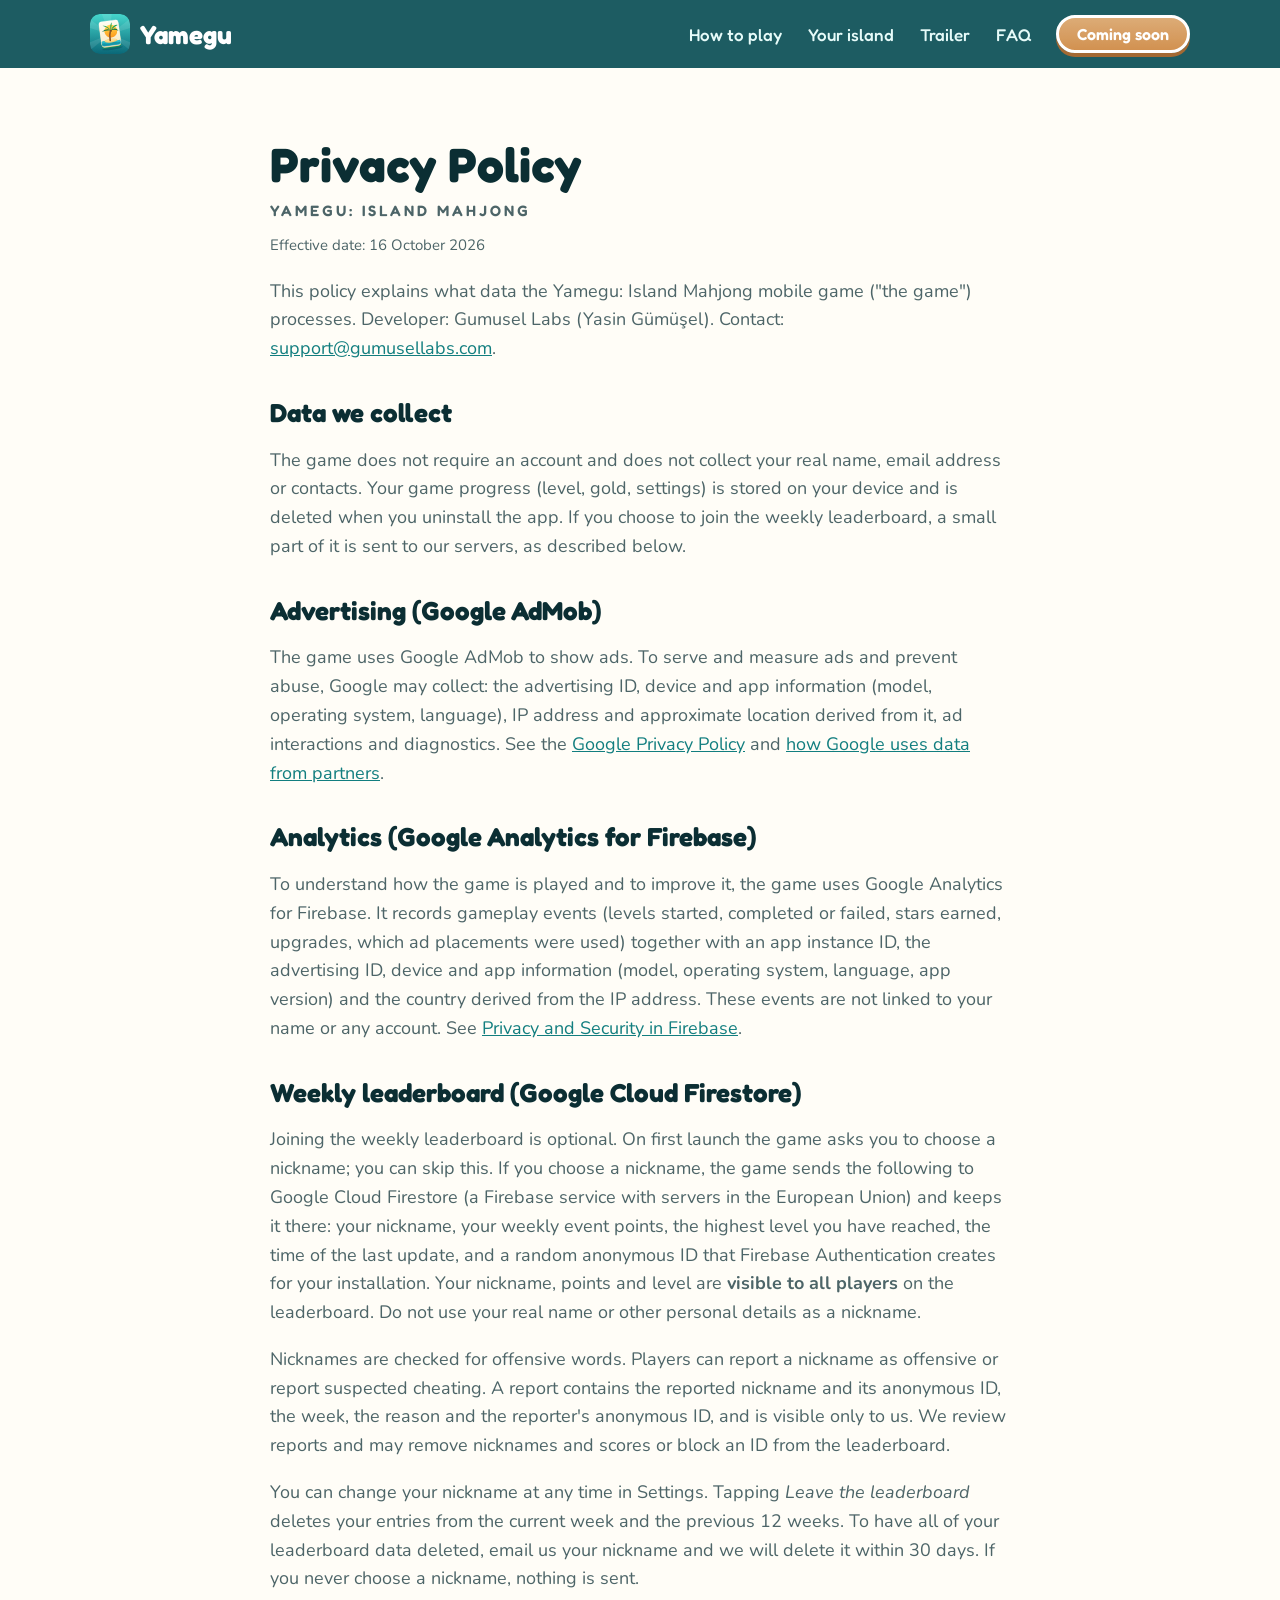
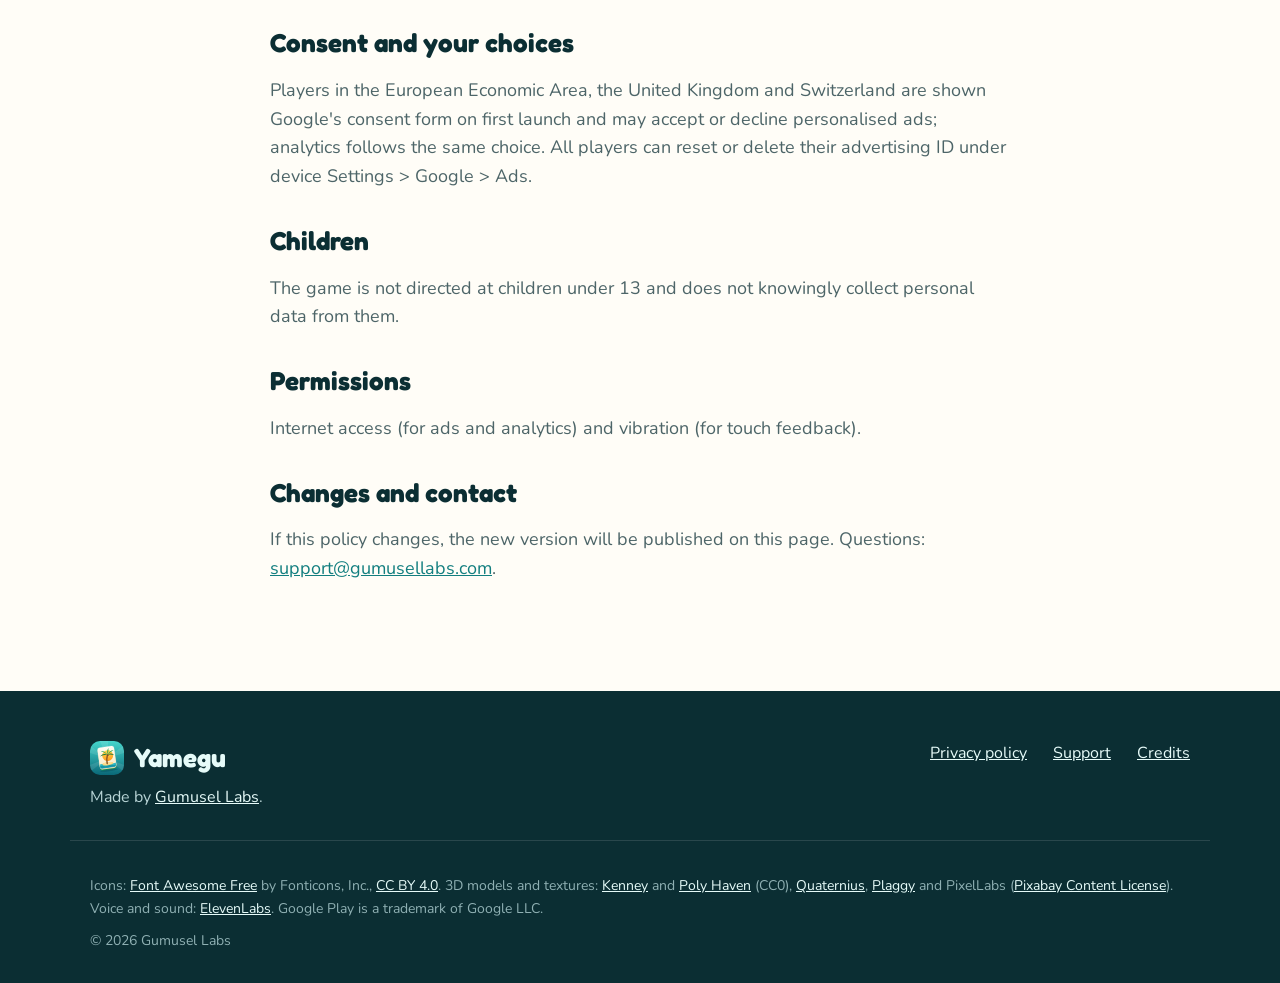
==== privacy/index.html @ 511501ee "Privacy policy and FAQ: weekly leaderboard Co-Authored-By: Claude Opus 5.5 <noreply@anthropic.com>" ====
<!doctype html>
<html lang="en">
<head>
<meta charset="utf-8">
<meta name="viewport" content="width=device-width, initial-scale=1">
<title>Privacy Policy – Yamegu: Island Mahjong</title>
<meta name="description" content="Privacy policy for the Yamegu: Island Mahjong mobile game by Gumusel Labs.">
<link rel="canonical" href="https://www.yamegu.com/privacy/">
<meta property="og:type" content="website">
<meta property="og:url" content="https://www.yamegu.com/privacy/">
<meta property="og:title" content="Yamegu: Island Mahjong">
<meta property="og:description" content="Match tiles, earn stars and build your own island. Free on Android.">
<meta property="og:image" content="https://www.yamegu.com/img/og.jpg">
<meta name="twitter:card" content="summary_large_image">
<meta name="theme-color" content="#0a4f55">
<link rel="icon" href="/img/icon.svg" type="image/svg+xml">
<link rel="icon" href="/img/icon_192.png" sizes="192x192" type="image/png">
<link rel="apple-touch-icon" href="/img/icon_180.png">
<link rel="manifest" href="/site.webmanifest">
<link rel="preconnect" href="https://fonts.googleapis.com">
<link rel="preconnect" href="https://fonts.gstatic.com" crossorigin>
<link rel="stylesheet" href="https://fonts.googleapis.com/css2?family=Fredoka:wght@500;600;700&family=Nunito:wght@400;600;800&display=swap">
<link rel="stylesheet" href="/style.css?v=1">
<script src="/script.js?v=1" defer></script>
</head>
<body>

<header class="nav">
  <div class="container nav-in">
    <a class="brand" href="/" aria-label="Yamegu home"><img src="/img/icon.svg" alt="" width="40" height="40"><span>Yamegu</span></a>
    <nav class="nav-links" aria-label="Sections">
      <a href="/#how">How to play</a>
      <a href="/#island">Your island</a>
      <a href="/#trailer">Trailer</a>
      <a href="/#faq">FAQ</a>
    </nav>
    <a class="btn btn-play btn-sm" data-play href="https://play.google.com/store/apps/details?id=com.yamegu.mahjong"><span data-play-label>Google Play</span></a>
  </div>
</header>

<main class="page">
  <div class="container narrow">
<h1>Privacy Policy</h1>
    <p class="kicker">Yamegu: Island Mahjong</p>
    <small>Effective date: 16 October 2026</small>
    <p>This policy explains what data the Yamegu: Island Mahjong mobile game ("the game") processes. Developer: Gumusel Labs (Yasin Gümüşel). Contact: <a href="mailto:support@gumusellabs.com">support@gumusellabs.com</a>.</p>
    <h2>Data we collect</h2>
    <p>The game does not require an account and does not collect your real name, email address or contacts. Your game progress (level, gold, settings) is stored on your device and is deleted when you uninstall the app. If you choose to join the weekly leaderboard, a small part of it is sent to our servers, as described below.</p>
    <h2>Advertising (Google AdMob)</h2>
    <p>The game uses Google AdMob to show ads. To serve and measure ads and prevent abuse, Google may collect: the advertising ID, device and app information (model, operating system, language), IP address and approximate location derived from it, ad interactions and diagnostics. See the <a href="https://policies.google.com/privacy">Google Privacy Policy</a> and <a href="https://policies.google.com/technologies/partner-sites">how Google uses data from partners</a>.</p>
    <h2>Analytics (Google Analytics for Firebase)</h2>
    <p>To understand how the game is played and to improve it, the game uses Google Analytics for Firebase. It records gameplay events (levels started, completed or failed, stars earned, upgrades, which ad placements were used) together with an app instance ID, the advertising ID, device and app information (model, operating system, language, app version) and the country derived from the IP address. These events are not linked to your name or any account. See <a href="https://firebase.google.com/support/privacy">Privacy and Security in Firebase</a>.</p>
    <h2>Weekly leaderboard (Google Cloud Firestore)</h2>
    <p>Joining the weekly leaderboard is optional. On first launch the game asks you to choose a nickname; you can skip this. If you choose a nickname, the game sends the following to Google Cloud Firestore (a Firebase service with servers in the European Union) and keeps it there: your nickname, your weekly event points, the highest level you have reached, the time of the last update, and a random anonymous ID that Firebase Authentication creates for your installation. Your nickname, points and level are <strong>visible to all players</strong> on the leaderboard. Do not use your real name or other personal details as a nickname.</p>
    <p>Nicknames are checked for offensive words. Players can report a nickname as offensive or report suspected cheating. A report contains the reported nickname and its anonymous ID, the week, the reason and the reporter's anonymous ID, and is visible only to us. We review reports and may remove nicknames and scores or block an ID from the leaderboard.</p>
    <p>You can change your nickname at any time in Settings. Tapping <em>Leave the leaderboard</em> deletes your entries from the current week and the previous 12 weeks. To have all of your leaderboard data deleted, email us your nickname and we will delete it within 30 days. If you never choose a nickname, nothing is sent.</p>
    <h2>Consent and your choices</h2>
    <p>Players in the European Economic Area, the United Kingdom and Switzerland are shown Google's consent form on first launch and may accept or decline personalised ads; analytics follows the same choice. All players can reset or delete their advertising ID under device Settings &gt; Google &gt; Ads.</p>
    <h2>Children</h2>
    <p>The game is not directed at children under 13 and does not knowingly collect personal data from them.</p>
    <h2>Permissions</h2>
    <p>Internet access (for ads and analytics) and vibration (for touch feedback).</p>
    <h2>Changes and contact</h2>
    <p>If this policy changes, the new version will be published on this page. Questions: <a href="mailto:support@gumusellabs.com">support@gumusellabs.com</a>.</p>
  </div>
</main>

<footer class="foot">
  <div class="container foot-in">
    <div>
      <a class="brand" href="/"><img src="/img/icon.svg" alt="" width="34" height="34"><span>Yamegu</span></a>
      <p>Made by <a href="https://www.gumusellabs.com">Gumusel Labs</a>.</p>
    </div>
    <nav aria-label="Footer">
      <a href="/privacy/">Privacy policy</a>
      <a href="mailto:support@gumusellabs.com">Support</a>
      <a href="/#credits">Credits</a>
    </nav>
  </div>
  <div class="container credits" id="credits">
    <p>Icons: <a href="https://fontawesome.com">Font Awesome Free</a> by Fonticons, Inc., <a href="https://creativecommons.org/licenses/by/4.0/">CC BY 4.0</a>. 3D models and textures: <a href="https://kenney.nl">Kenney</a> and <a href="https://polyhaven.com">Poly Haven</a> (CC0), <a href="https://quaternius.com">Quaternius</a>, <a href="https://plaggy.net">Plaggy</a> and PixelLabs (<a href="https://pixabay.com/service/license-summary/">Pixabay Content License</a>). Voice and sound: <a href="https://elevenlabs.io">ElevenLabs</a>. Google Play is a trademark of Google LLC.</p>
    <p>&copy; 2026 Gumusel Labs</p>
  </div>
</footer>

</body>
</html>
---- style.css ----
/* Yamegu: Island Mahjong sitesi. Renkler oyunun logosundan: turkuaz deniz, koyu teal, altın, turuncu, kum. */
:root {
  --sea: #2fb7b0;
  --sea-mid: #127e7f;
  --deep: #0a4f55;
  --ink: #0b2e33;
  --gold: #ffd24a;
  --orange: #ff8a14;
  --orange-dark: #cc6200;
  --sand: #fff6e0;
  --paper: #fffdf7;
  --text: #21393c;
  --muted: #4d6568;
  --radius: 22px;
  --head: 'Fredoka', 'Segoe UI', system-ui, sans-serif;
  --body: 'Nunito', 'Segoe UI', system-ui, sans-serif;
}
* { box-sizing: border-box; }
html { scroll-behavior: smooth; scroll-padding-top: 80px; }
body { margin: 0; background: var(--paper); color: var(--text); font: 400 18px/1.6 var(--body); -webkit-font-smoothing: antialiased; overflow-x: hidden; }
img, video { max-width: 100%; height: auto; display: block; }
a { color: var(--sea-mid); }
h1, h2, h3 { font-family: var(--head); line-height: 1.1; margin: 0; color: var(--ink); }
h2 { font-size: clamp(32px, 5vw, 48px); font-weight: 700; margin-bottom: 40px; }
h3 { font-size: 26px; font-weight: 600; }
.container { width: 100%; max-width: 1140px; margin: 0 auto; padding: 0 20px; }
.narrow { max-width: 780px; }
.kicker { font: 600 15px var(--head); letter-spacing: 3px; text-transform: uppercase; color: var(--sea-mid); margin: 0 0 10px; }

/* Düğmeler */
.btn { display: inline-flex; align-items: center; gap: 12px; padding: 14px 28px; border-radius: 999px; font: 600 20px var(--head); text-decoration: none; transition: transform .15s, box-shadow .15s, filter .15s; }
.btn:hover { transform: translateY(-2px); }
.btn:focus-visible, .sound:focus-visible, .yt button:focus-visible, summary:focus-visible { outline: 3px solid var(--gold); outline-offset: 3px; }
.btn-play { background: linear-gradient(180deg, #ffa646, var(--orange)); color: #fff; border: 4px solid #fff; box-shadow: 0 6px 0 var(--orange-dark), 0 14px 30px rgba(0,0,0,.25); }
.btn-play span { display: flex; flex-direction: column; line-height: 1.05; text-align: left; }
.btn-play small { font: 600 13px var(--body); letter-spacing: .5px; opacity: .95; }
.btn-play b { font-weight: 700; font-size: 22px; }
.btn-play.btn-sm { padding: 8px 18px; font-size: 16px; border-width: 3px; box-shadow: 0 4px 0 var(--orange-dark); }
.btn-play[aria-disabled="true"] { filter: saturate(.55); cursor: default; }
.btn-play[aria-disabled="true"]:hover { transform: none; }
.btn-ghost { color: #fff; border: 3px solid rgba(255,255,255,.75); }
.btn-ghost:hover { background: rgba(255,255,255,.12); }

/* Üst çubuk */
.nav { position: sticky; top: 0; z-index: 20; background: rgba(10,79,85,.92); backdrop-filter: blur(10px); -webkit-backdrop-filter: blur(10px); }
.nav-in { display: flex; align-items: center; gap: 24px; height: 68px; }
.brand { display: flex; align-items: center; gap: 10px; text-decoration: none; color: #fff; font: 700 26px var(--head); }
.brand img { border-radius: 10px; }
.nav-links { display: flex; gap: 26px; margin-left: auto; }
.nav-links a { color: #e6fbf9; text-decoration: none; font: 500 17px var(--head); }
.nav-links a:hover { color: var(--gold); }

/* Giriş */
.hero { position: relative; overflow: hidden; background: radial-gradient(circle at 70% 40%, var(--sea) 0%, var(--sea-mid) 45%, var(--deep) 100%); color: #fff; padding: 60px 0 140px; }
.rays { position: absolute; inset: -50%; opacity: .1; background: repeating-conic-gradient(from 0deg at 50% 50%, #fff 0deg 7deg, transparent 7deg 22.5deg); animation: spin 120s linear infinite; pointer-events: none; }
@keyframes spin { to { transform: rotate(360deg); } }
.hero-in { position: relative; display: grid; grid-template-columns: 1.1fr .9fr; gap: 40px; align-items: center; }
.hero-logo { width: min(440px, 100%); height: auto; filter: drop-shadow(0 12px 24px rgba(0,0,0,.3)); margin-bottom: 18px; }
.hero h1 { color: #fff; font-size: clamp(42px, 6.4vw, 72px); font-weight: 700; text-shadow: 0 4px 0 rgba(0,0,0,.18); }
.hero h1 span { color: var(--gold); }
.lead { font-size: 20px; max-width: 540px; color: #ecfffd; margin: 20px 0 30px; }
.hero-cta { display: flex; flex-wrap: wrap; gap: 16px; align-items: center; }
.chips { display: flex; flex-wrap: wrap; gap: 10px; list-style: none; padding: 0; margin: 30px 0 0; }
.chips li { padding: 6px 16px; border-radius: 999px; background: rgba(255,255,255,.14); border: 1px solid rgba(255,255,255,.3); font: 600 15px var(--body); }
.hero-phone { position: relative; display: flex; justify-content: center; }
.float { position: absolute; width: 190px; border-radius: 20px; border: 5px solid #fff; box-shadow: 0 20px 40px rgba(0,0,0,.35); }
.f1 { left: 0; top: 10px; transform: rotate(-8deg); }
.wave { position: absolute; left: 0; right: 0; bottom: -1px; height: 90px; background: var(--paper); clip-path: ellipse(75% 100% at 50% 100%); }

/* Telefon çerçevesi */
.phone { position: relative; width: 300px; aspect-ratio: 9 / 16; border-radius: 42px; overflow: hidden; border: 11px solid #111; background: #14352b; box-shadow: 0 30px 60px rgba(0,0,0,.35), 0 0 0 2px rgba(255,255,255,.15); flex: none; }
.phone video { width: 100%; height: 100% !important; object-fit: cover; }
.phone.small { width: 260px; }
.sound { position: absolute; right: 12px; bottom: 12px; width: 44px; height: 44px; border-radius: 50%; border: 0; background: rgba(0,0,0,.55); color: #fff; cursor: pointer; display: grid; place-items: center; }
.sound::before { content: ''; width: 22px; height: 22px; background: currentColor; -webkit-mask: var(--icon) center / contain no-repeat; mask: var(--icon) center / contain no-repeat;
  --icon: url("data:image/svg+xml,%3Csvg xmlns='http://www.w3.org/2000/svg' viewBox='0 0 24 24'%3E%3Cpath d='M4 9v6h4l5 4V5L8 9H4zm12.5 3l2.8-2.8-1.4-1.4L15 10.6l-2.8-2.8-1.4 1.4L13.6 12l-2.8 2.8 1.4 1.4 2.8-2.8 2.8 2.8 1.4-1.4z' transform='translate(1 0)'/%3E%3C/svg%3E"); }
.sound[aria-pressed="true"]::before { --icon: url("data:image/svg+xml,%3Csvg xmlns='http://www.w3.org/2000/svg' viewBox='0 0 24 24'%3E%3Cpath d='M3 9v6h4l5 4V5L7 9H3zm13.5 3A4.5 4.5 0 0 0 14 8v8a4.5 4.5 0 0 0 2.5-4zM14 3.2v2.1a7 7 0 0 1 0 13.4v2.1a9 9 0 0 0 0-17.6z'/%3E%3C/svg%3E"); }

/* Bölümler */
.section { padding: 90px 0; }
.section.sand { background: var(--sand); }
.section.dark { background: linear-gradient(180deg, var(--deep), var(--ink)); }
.section.dark h2 { color: #fff; }
.section.dark .kicker { color: var(--gold); }

/* Adımlar */
.steps { list-style: none; padding: 0; margin: 0; display: grid; grid-template-columns: repeat(3, 1fr); gap: 30px; }
.steps li { position: relative; background: #fff; border-radius: var(--radius); padding: 22px 22px 26px; box-shadow: 0 10px 30px rgba(11,46,51,.08); }
.steps .shot { border-radius: 16px; overflow: hidden; aspect-ratio: 4 / 5; background: #14352b; margin-bottom: 18px; }
.steps .shot img, .steps .shot video { width: 100%; height: 100% !important; object-fit: cover; object-position: 50% 40%; }
.steps .num { position: absolute; top: 10px; left: 10px; width: 52px; height: 52px; border-radius: 50%; background: var(--gold); color: #4a2c00; font: 700 28px var(--head); display: grid; place-items: center; box-shadow: 0 5px 0 #b9770e; }
.steps p { margin: 8px 0 0; color: var(--muted); }

/* Video satırları */
.row { display: flex; align-items: center; gap: 60px; margin-bottom: 80px; }
.row:last-child { margin-bottom: 0; }
.row.rev { flex-direction: row-reverse; }
.row-text { flex: 1; }
.row-text p { color: var(--muted); font-size: 19px; }
.houses { display: grid; grid-template-columns: repeat(4, 1fr); gap: 12px; margin-top: 24px; }
.houses figure { margin: 0; border-radius: 14px; overflow: hidden; background: #0b84b4; position: relative; }
.houses img { aspect-ratio: 560 / 635; object-fit: cover; }
.houses figcaption { position: absolute; left: 0; right: 0; bottom: 0; padding: 18px 6px 6px; text-align: center; color: #fff; font: 600 14px var(--head); background: linear-gradient(transparent, rgba(0,0,0,.75)); }

/* Özellikler */
.features { list-style: none; padding: 0; margin: 0; display: grid; grid-template-columns: repeat(4, 1fr); gap: 20px; }
.features li { background: var(--sand); border-radius: var(--radius); padding: 24px; display: flex; flex-direction: column; gap: 6px; }
.features .ico { font-size: 34px; line-height: 1; margin-bottom: 6px; }
.features b { font: 600 20px var(--head); color: var(--ink); }
.features li > span:last-child { color: var(--muted); font-size: 16px; }

/* Fragman (tıklanınca YouTube yüklenir) */
.yt { max-width: 900px; }
.yt button, .yt iframe { display: block; width: 100%; aspect-ratio: 16 / 9; border: 0; border-radius: var(--radius); overflow: hidden; padding: 0; cursor: pointer; position: relative; background: #000; box-shadow: 0 24px 60px rgba(0,0,0,.4); }
.yt button img { width: 100%; height: 100% !important; object-fit: cover; transition: transform .3s; }
.yt button:hover img { transform: scale(1.03); }
.yt-play { position: absolute; inset: 0; margin: auto; width: 92px; height: 92px; border-radius: 50%; background: var(--orange); color: #fff; display: grid; place-items: center; border: 5px solid #fff; box-shadow: 0 10px 30px rgba(0,0,0,.4); }
.yt-note { color: #a9cfd1; font-size: 14px; margin: 14px 0 0; }

/* Ekran görüntüleri */
.gallery { display: flex; gap: 20px; overflow-x: auto; scroll-snap-type: x mandatory; padding: 4px max(20px, calc((100vw - 1100px) / 2)) 20px; scrollbar-width: thin; }
.gallery img { flex: none; width: 250px; aspect-ratio: 1 / 2; object-fit: cover; border-radius: 26px; scroll-snap-align: center; box-shadow: 0 14px 30px rgba(11,46,51,.18); }

/* SSS */
details { background: #fff; border-radius: 16px; margin-bottom: 12px; box-shadow: 0 4px 16px rgba(11,46,51,.06); }
summary { cursor: pointer; padding: 20px 56px 20px 24px; font: 600 20px var(--head); color: var(--ink); list-style: none; position: relative; border-radius: 16px; }
summary::-webkit-details-marker { display: none; }
summary::after { content: '+'; position: absolute; right: 24px; top: 50%; transform: translateY(-50%); font-size: 28px; color: var(--sea-mid); transition: transform .2s; }
details[open] summary::after { transform: translateY(-50%) rotate(45deg); }
details p { margin: 0; padding: 0 24px 22px; color: var(--muted); }

/* Son çağrı */
.cta { position: relative; overflow: hidden; background: radial-gradient(circle at 50% 30%, var(--sea), var(--deep)); color: #fff; padding: 90px 0; text-align: center; }
.cta-in { position: relative; display: flex; flex-direction: column; align-items: center; }
.cta img { border-radius: 28px; box-shadow: 0 16px 36px rgba(0,0,0,.35); margin-bottom: 24px; }
.cta h2 { color: #fff; margin-bottom: 12px; }
.cta p { color: #e6fbf9; margin: 0 0 28px; font-size: 19px; }

/* Alt bilgi */
.foot { background: var(--ink); color: #b8d4d6; padding: 50px 0 30px; font-size: 16px; }
.foot a { color: #e6fbf9; }
.foot-in { display: flex; justify-content: space-between; align-items: flex-start; gap: 30px; flex-wrap: wrap; }
.foot nav { display: flex; gap: 26px; flex-wrap: wrap; }
.foot p { margin: 10px 0 0; }
.credits { margin-top: 30px; padding-top: 24px; border-top: 1px solid rgba(255,255,255,.12); font-size: 14px; color: #8fb0b3; }

/* Metin sayfaları (gizlilik, 404) */
.page { padding: 70px 0 90px; }
.page h1 { font-size: clamp(34px, 5vw, 48px); margin-bottom: 10px; }
.page h2 { font-size: 26px; margin: 36px 0 10px; }
.page p, .page li { color: var(--muted); }
.page small { color: var(--muted); }

@media (max-width: 960px) {
  .hero { padding: 40px 0 120px; }
  .hero-in { grid-template-columns: 1fr; text-align: center; }
  .float { display: none; }
  .hero-text { display: flex; flex-direction: column; align-items: center; }
  .lead { margin-left: auto; margin-right: auto; }
  .hero-cta, .chips { justify-content: center; }
  .features { grid-template-columns: repeat(2, 1fr); }
  .row, .row.rev { flex-direction: column; gap: 30px; text-align: center; }
}
@media (max-width: 720px) {
  body { font-size: 17px; }
  .nav-links { display: none; }
  .btn-play.btn-sm { margin-left: auto; }
  .section { padding: 64px 0; }
  .steps { grid-template-columns: 1fr; max-width: 420px; margin: 0 auto; }
  .features { grid-template-columns: 1fr; }
  .houses { grid-template-columns: repeat(2, 1fr); }
  .phone { width: 260px; }
  .float { display: none; }
  .gallery img { width: 200px; }
  .foot-in { flex-direction: column; }
}
@media (prefers-reduced-motion: reduce) {
  html { scroll-behavior: auto; }
  .rays { animation: none; }
  .btn, .yt button img { transition: none; }
}
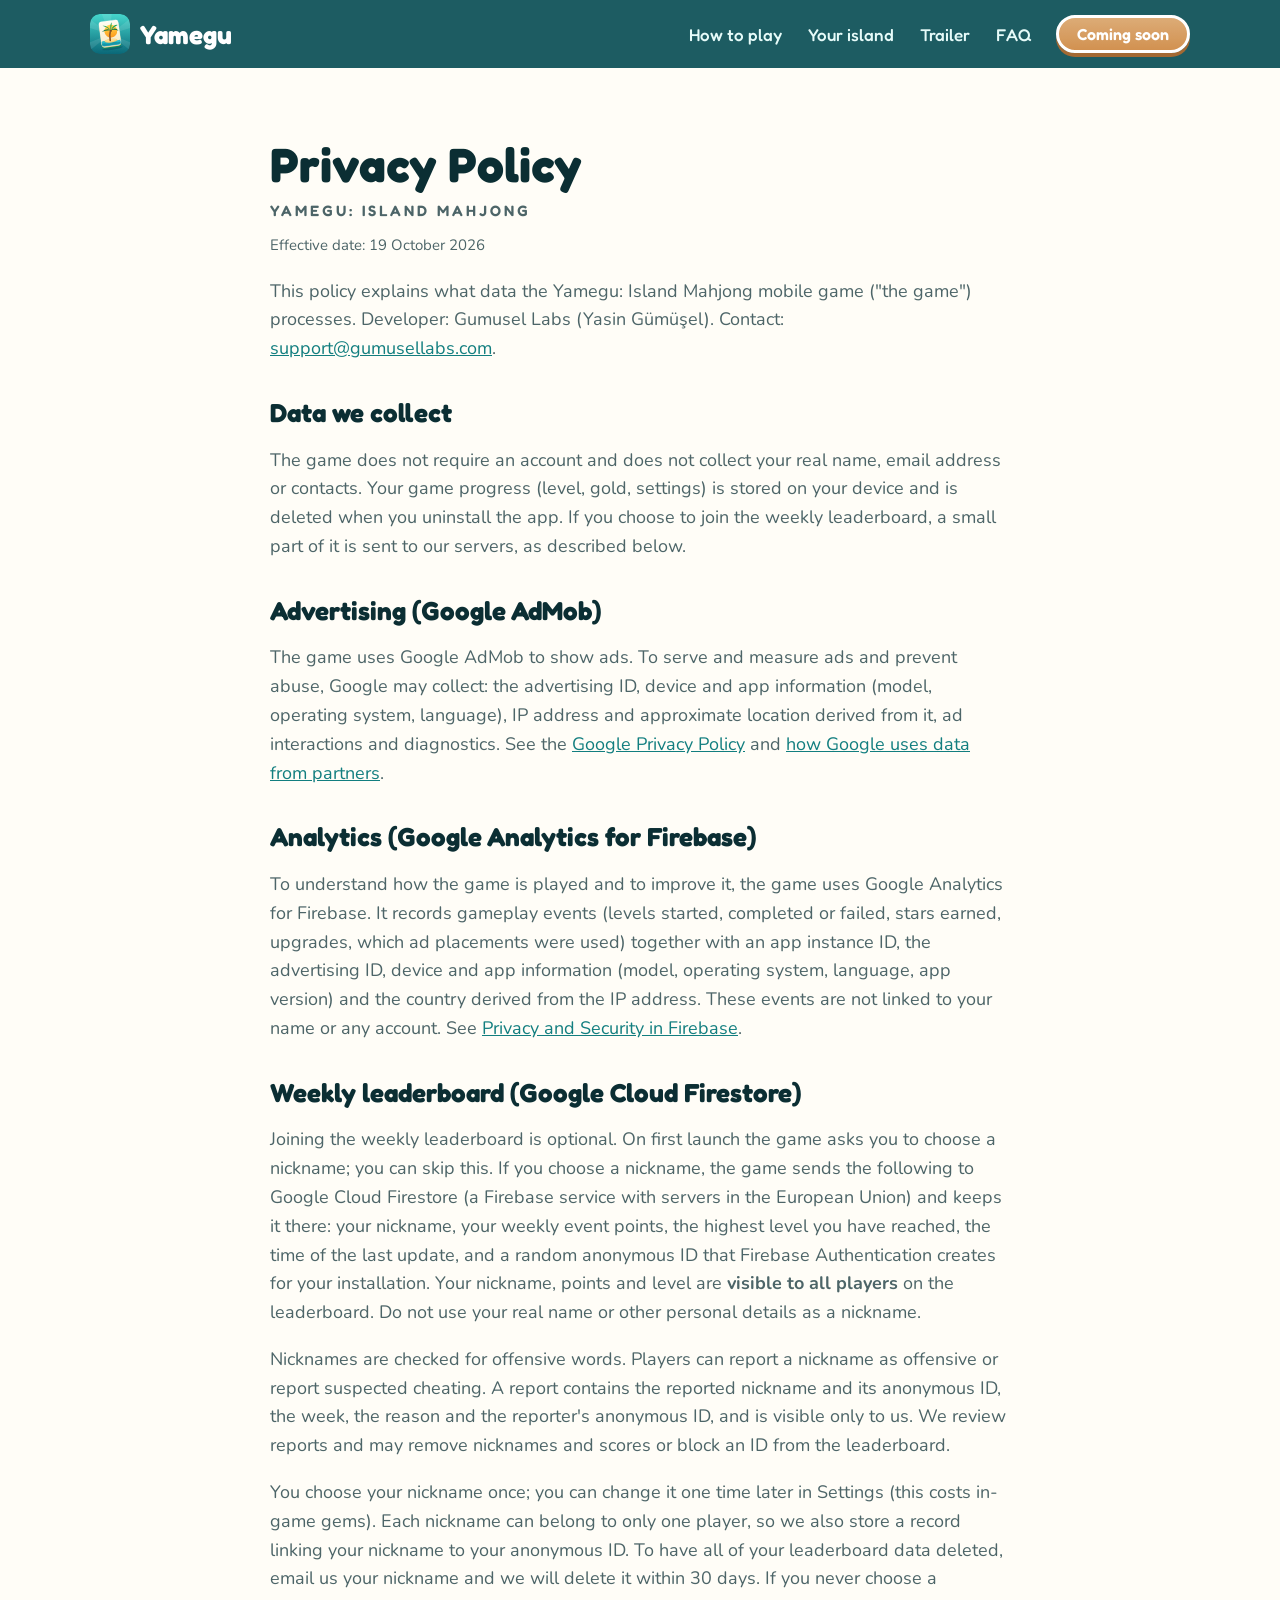
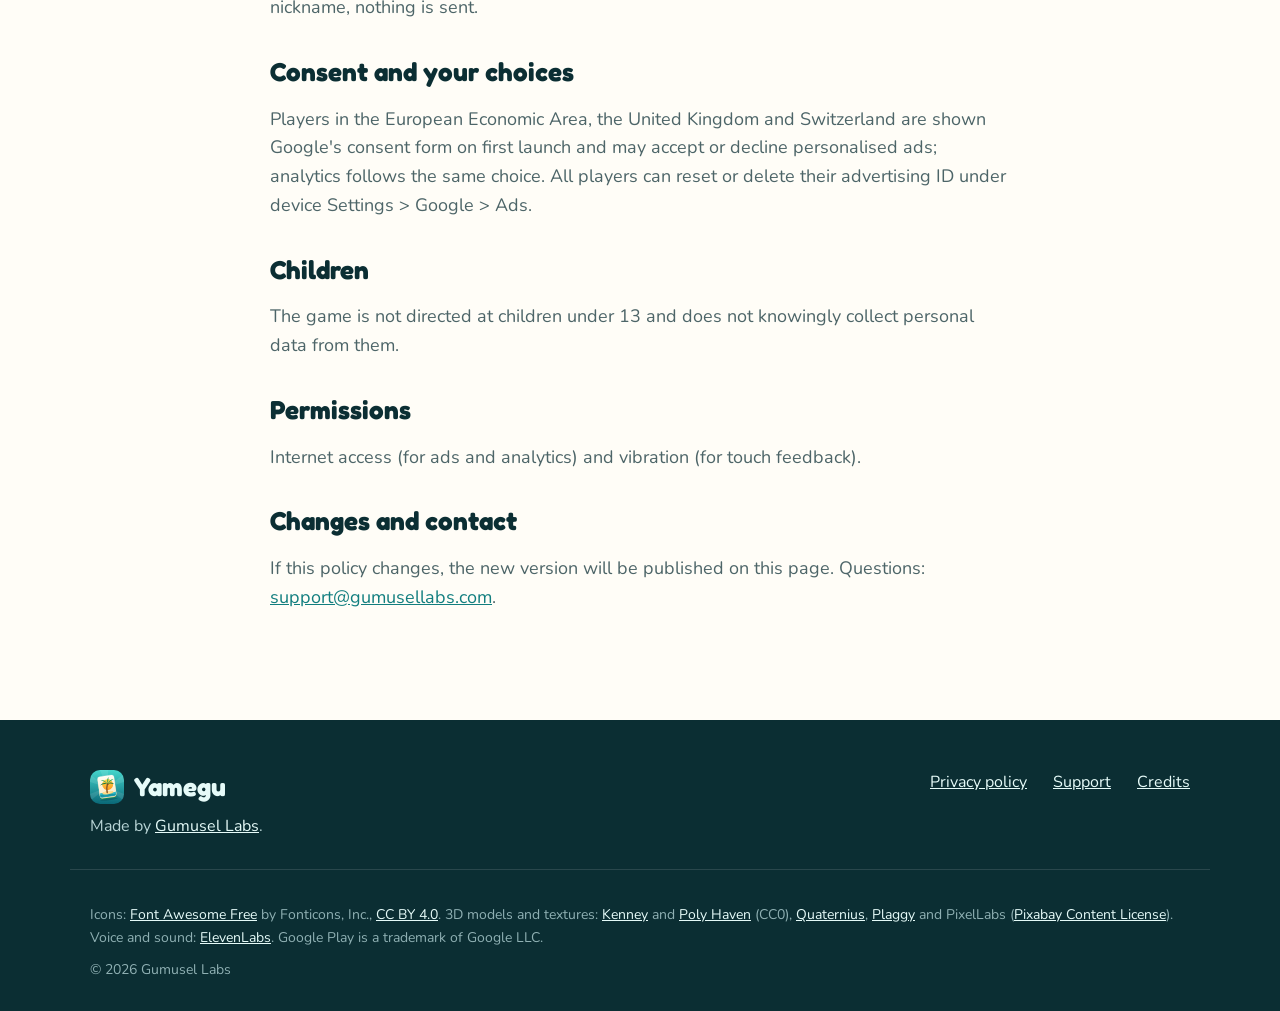
==== commit 55db2cce: "Privacy: one nickname rule and nickname record; in-game leave removed Co-Authored-By: Claude Opus 5." ====
--- a/privacy/index.html
+++ b/privacy/index.html
@@ -42,7 +42,7 @@
   <div class="container narrow">
 <h1>Privacy Policy</h1>
     <p class="kicker">Yamegu: Island Mahjong</p>
-    <small>Effective date: 16 October 2026</small>
+    <small>Effective date: 19 October 2026</small>
     <p>This policy explains what data the Yamegu: Island Mahjong mobile game ("the game") processes. Developer: Gumusel Labs (Yasin Gümüşel). Contact: <a href="mailto:support@gumusellabs.com">support@gumusellabs.com</a>.</p>
     <h2>Data we collect</h2>
     <p>The game does not require an account and does not collect your real name, email address or contacts. Your game progress (level, gold, settings) is stored on your device and is deleted when you uninstall the app. If you choose to join the weekly leaderboard, a small part of it is sent to our servers, as described below.</p>
@@ -53,7 +53,7 @@
     <h2>Weekly leaderboard (Google Cloud Firestore)</h2>
     <p>Joining the weekly leaderboard is optional. On first launch the game asks you to choose a nickname; you can skip this. If you choose a nickname, the game sends the following to Google Cloud Firestore (a Firebase service with servers in the European Union) and keeps it there: your nickname, your weekly event points, the highest level you have reached, the time of the last update, and a random anonymous ID that Firebase Authentication creates for your installation. Your nickname, points and level are <strong>visible to all players</strong> on the leaderboard. Do not use your real name or other personal details as a nickname.</p>
     <p>Nicknames are checked for offensive words. Players can report a nickname as offensive or report suspected cheating. A report contains the reported nickname and its anonymous ID, the week, the reason and the reporter's anonymous ID, and is visible only to us. We review reports and may remove nicknames and scores or block an ID from the leaderboard.</p>
-    <p>You can change your nickname at any time in Settings. Tapping <em>Leave the leaderboard</em> deletes your entries from the current week and the previous 12 weeks. To have all of your leaderboard data deleted, email us your nickname and we will delete it within 30 days. If you never choose a nickname, nothing is sent.</p>
+    <p>You choose your nickname once; you can change it one time later in Settings (this costs in-game gems). Each nickname can belong to only one player, so we also store a record linking your nickname to your anonymous ID. To have all of your leaderboard data deleted, email us your nickname and we will delete it within 30 days. If you never choose a nickname, nothing is sent.</p>
     <h2>Consent and your choices</h2>
     <p>Players in the European Economic Area, the United Kingdom and Switzerland are shown Google's consent form on first launch and may accept or decline personalised ads; analytics follows the same choice. All players can reset or delete their advertising ID under device Settings &gt; Google &gt; Ads.</p>
     <h2>Children</h2>
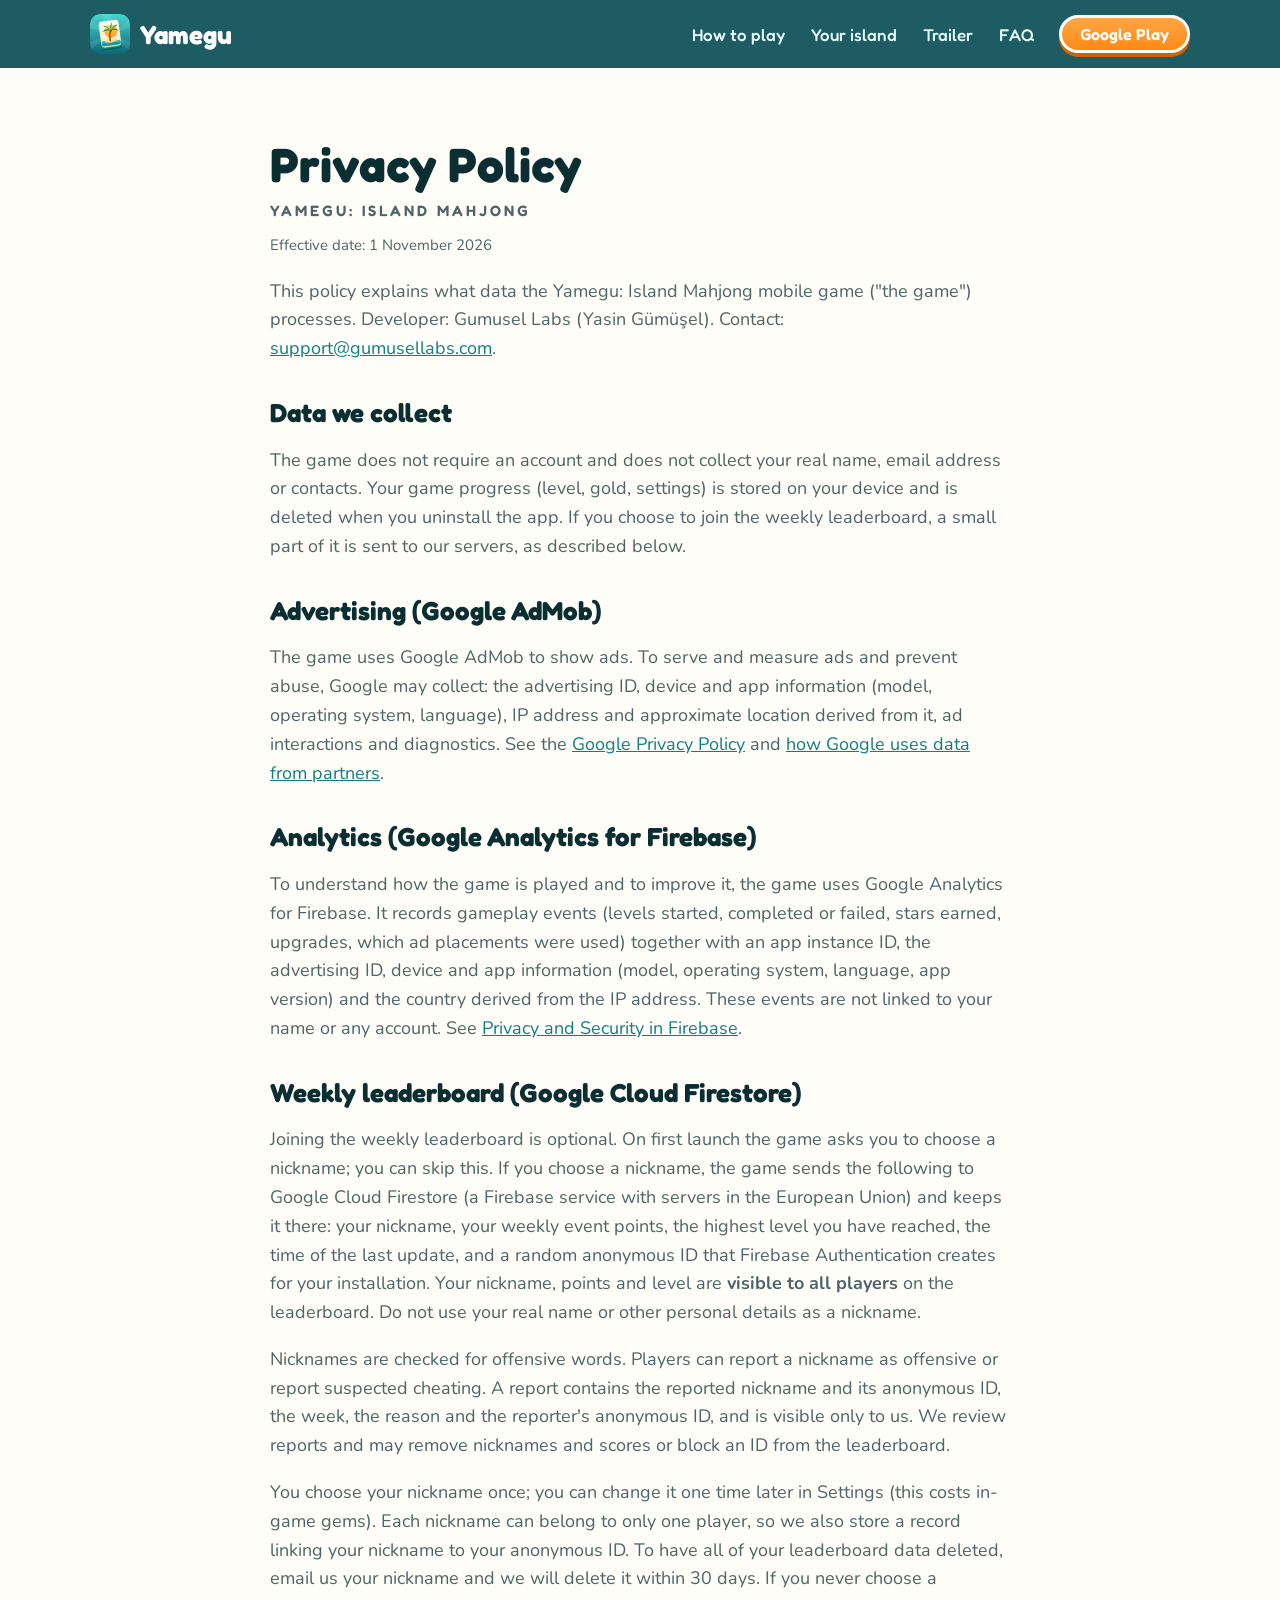
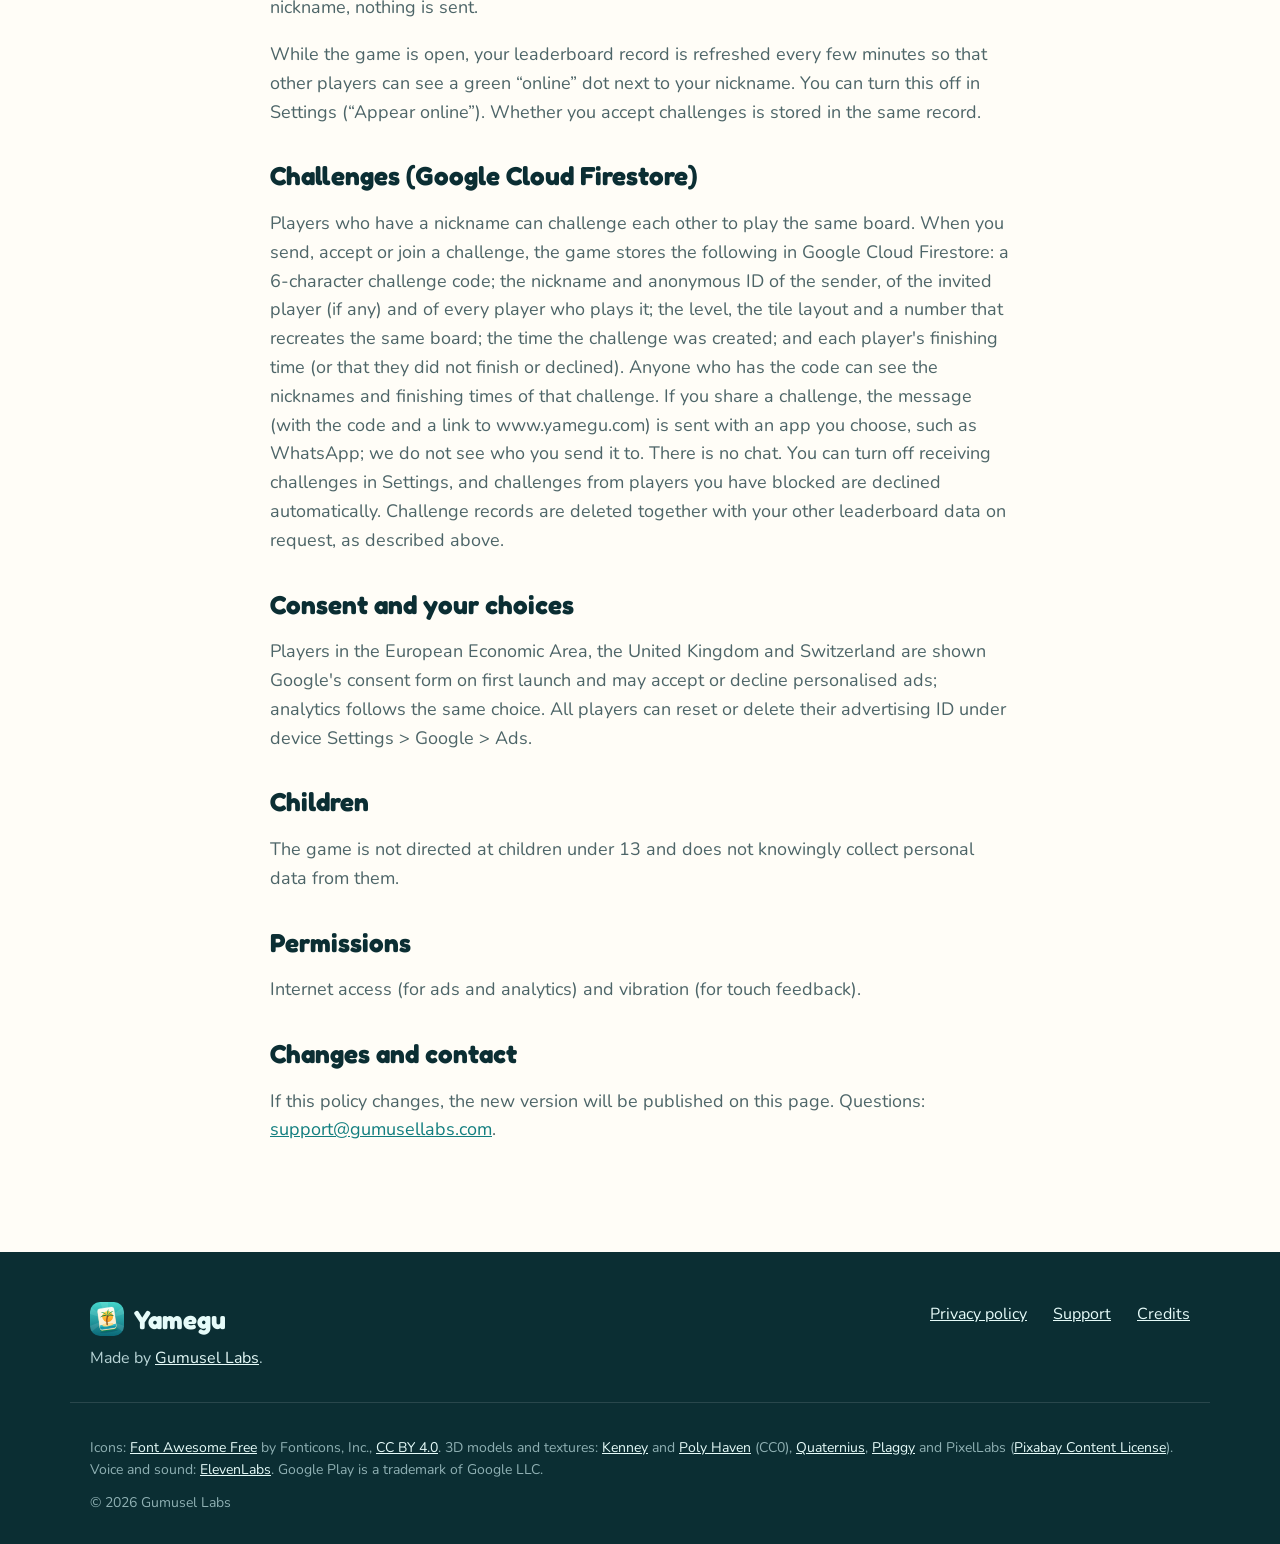
==== commit 7ec27a30: "Gizlilik: meydan okuma ve çevrimiçi göstergesi (yürürlük 1 Kasım 2026) Co-Authored-By: Claude Opus 5" ====
--- a/privacy/index.html
+++ b/privacy/index.html
@@ -42,7 +42,7 @@
   <div class="container narrow">
 <h1>Privacy Policy</h1>
     <p class="kicker">Yamegu: Island Mahjong</p>
-    <small>Effective date: 19 October 2026</small>
+    <small>Effective date: 1 November 2026</small>
     <p>This policy explains what data the Yamegu: Island Mahjong mobile game ("the game") processes. Developer: Gumusel Labs (Yasin Gümüşel). Contact: <a href="mailto:support@gumusellabs.com">support@gumusellabs.com</a>.</p>
     <h2>Data we collect</h2>
     <p>The game does not require an account and does not collect your real name, email address or contacts. Your game progress (level, gold, settings) is stored on your device and is deleted when you uninstall the app. If you choose to join the weekly leaderboard, a small part of it is sent to our servers, as described below.</p>
@@ -54,6 +54,9 @@
     <p>Joining the weekly leaderboard is optional. On first launch the game asks you to choose a nickname; you can skip this. If you choose a nickname, the game sends the following to Google Cloud Firestore (a Firebase service with servers in the European Union) and keeps it there: your nickname, your weekly event points, the highest level you have reached, the time of the last update, and a random anonymous ID that Firebase Authentication creates for your installation. Your nickname, points and level are <strong>visible to all players</strong> on the leaderboard. Do not use your real name or other personal details as a nickname.</p>
     <p>Nicknames are checked for offensive words. Players can report a nickname as offensive or report suspected cheating. A report contains the reported nickname and its anonymous ID, the week, the reason and the reporter's anonymous ID, and is visible only to us. We review reports and may remove nicknames and scores or block an ID from the leaderboard.</p>
     <p>You choose your nickname once; you can change it one time later in Settings (this costs in-game gems). Each nickname can belong to only one player, so we also store a record linking your nickname to your anonymous ID. To have all of your leaderboard data deleted, email us your nickname and we will delete it within 30 days. If you never choose a nickname, nothing is sent.</p>
+    <p>While the game is open, your leaderboard record is refreshed every few minutes so that other players can see a green &ldquo;online&rdquo; dot next to your nickname. You can turn this off in Settings (&ldquo;Appear online&rdquo;). Whether you accept challenges is stored in the same record.</p>
+    <h2>Challenges (Google Cloud Firestore)</h2>
+    <p>Players who have a nickname can challenge each other to play the same board. When you send, accept or join a challenge, the game stores the following in Google Cloud Firestore: a 6-character challenge code; the nickname and anonymous ID of the sender, of the invited player (if any) and of every player who plays it; the level, the tile layout and a number that recreates the same board; the time the challenge was created; and each player's finishing time (or that they did not finish or declined). Anyone who has the code can see the nicknames and finishing times of that challenge. If you share a challenge, the message (with the code and a link to www.yamegu.com) is sent with an app you choose, such as WhatsApp; we do not see who you send it to. There is no chat. You can turn off receiving challenges in Settings, and challenges from players you have blocked are declined automatically. Challenge records are deleted together with your other leaderboard data on request, as described above.</p>
     <h2>Consent and your choices</h2>
     <p>Players in the European Economic Area, the United Kingdom and Switzerland are shown Google's consent form on first launch and may accept or decline personalised ads; analytics follows the same choice. All players can reset or delete their advertising ID under device Settings &gt; Google &gt; Ads.</p>
     <h2>Children</h2>
--- a/style.css
+++ b/style.css
@@ -36,6 +36,10 @@
 .btn-play small { font: 600 13px var(--body); letter-spacing: .5px; opacity: .95; }
 .btn-play b { font-weight: 700; font-size: 22px; }
 .btn-play.btn-sm { padding: 8px 18px; font-size: 16px; border-width: 3px; box-shadow: 0 4px 0 var(--orange-dark); }
+.as-badge { display: inline-flex; transition: transform .15s; }
+.as-badge:hover { transform: translateY(-2px); }
+.as-badge img { display: block; height: 56px; width: auto; }
+.store-row { display: flex; flex-wrap: wrap; gap: 16px; align-items: center; justify-content: center; }
 .btn-play[aria-disabled="true"] { filter: saturate(.55); cursor: default; }
 .btn-play[aria-disabled="true"]:hover { transform: none; }
 .btn-ghost { color: #fff; border: 3px solid rgba(255,255,255,.75); }
@@ -111,7 +115,7 @@
 
 /* Fragman (tıklanınca YouTube yüklenir) */
 .yt { max-width: 900px; }
-.yt button, .yt iframe { display: block; width: 100%; aspect-ratio: 16 / 9; border: 0; border-radius: var(--radius); overflow: hidden; padding: 0; cursor: pointer; position: relative; background: #000; box-shadow: 0 24px 60px rgba(0,0,0,.4); }
+.yt button, .yt iframe, .yt video { display: block; width: 100%; aspect-ratio: 16 / 9; border: 0; border-radius: var(--radius); overflow: hidden; padding: 0; cursor: pointer; position: relative; background: #000; box-shadow: 0 24px 60px rgba(0,0,0,.4); }
 .yt button img { width: 100%; height: 100% !important; object-fit: cover; transition: transform .3s; }
 .yt button:hover img { transform: scale(1.03); }
 .yt-play { position: absolute; inset: 0; margin: auto; width: 92px; height: 92px; border-radius: 50%; background: var(--orange); color: #fff; display: grid; place-items: center; border: 5px solid #fff; box-shadow: 0 10px 30px rgba(0,0,0,.4); }
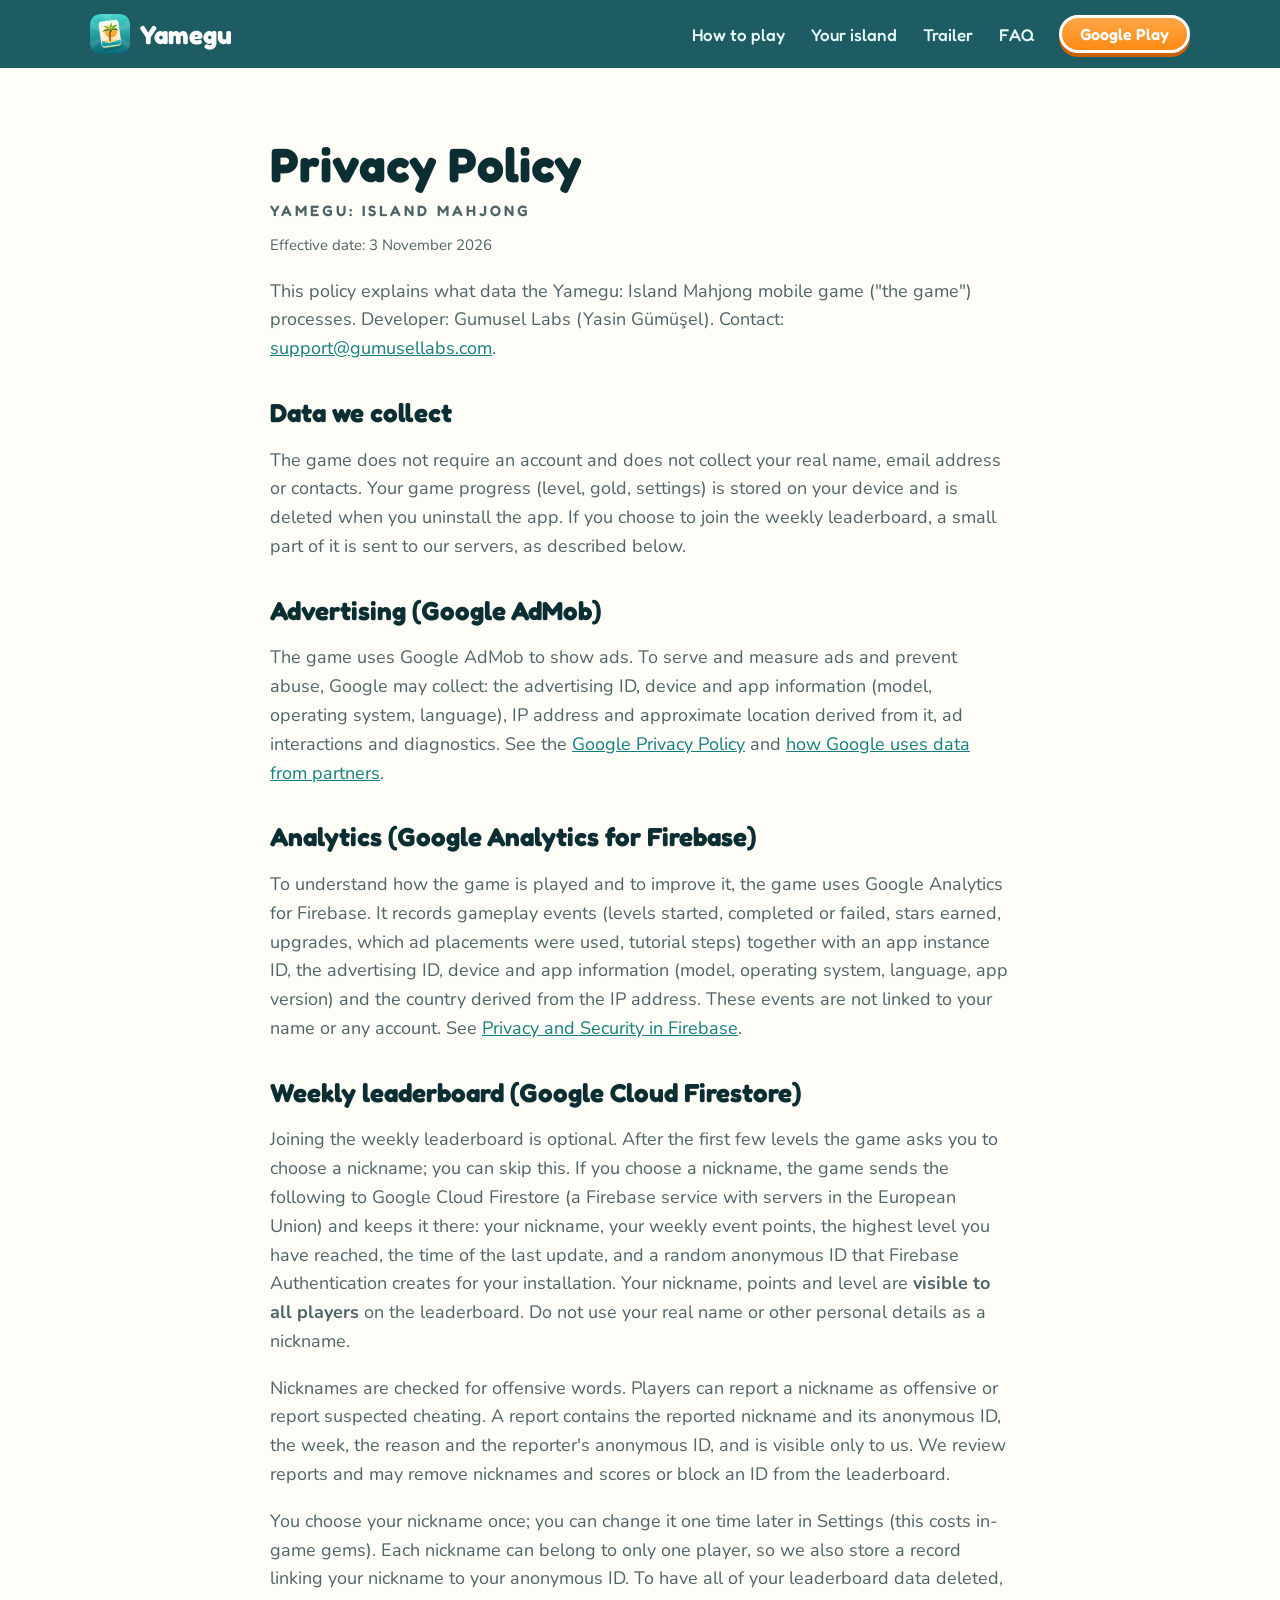
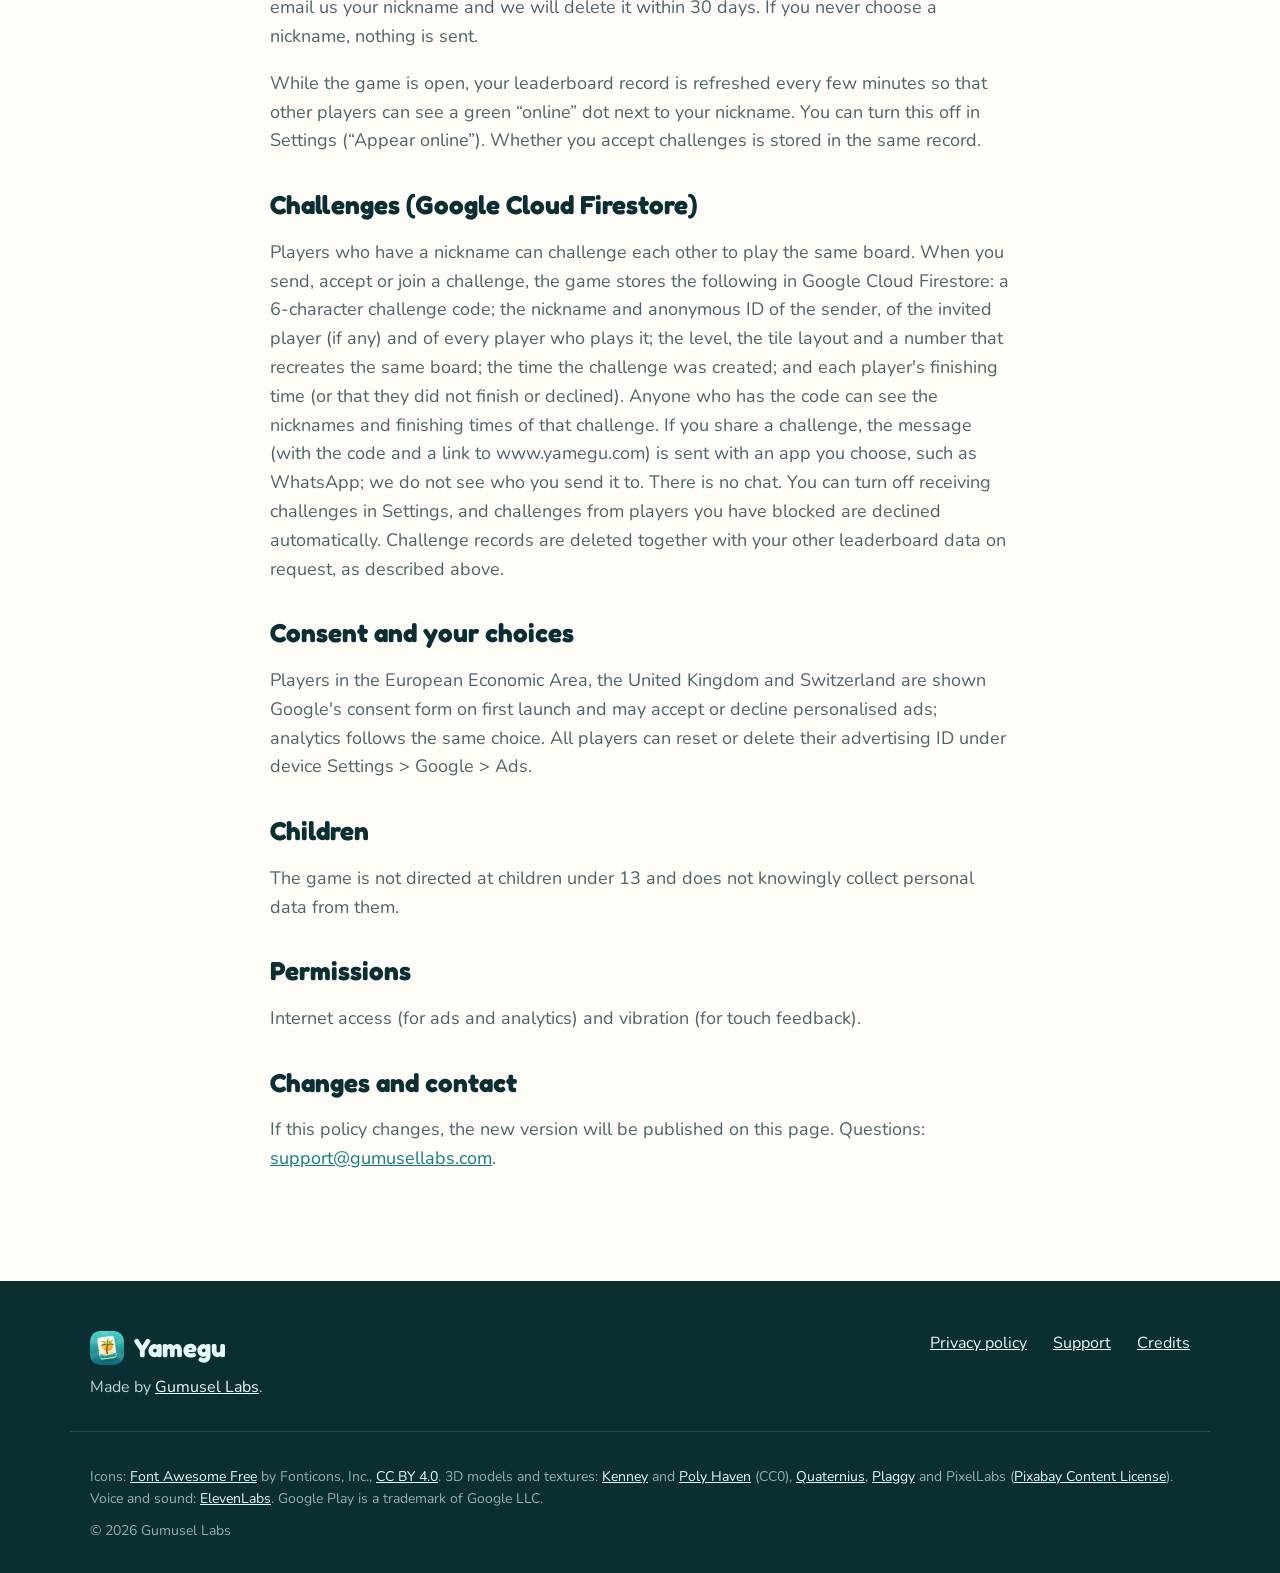
==== commit 6fa9b6c0: "Privacy: nickname asked after first levels, tutorial steps measured Co-Authored-By: Claude Opus 5.5 " ====
--- a/privacy/index.html
+++ b/privacy/index.html
@@ -42,16 +42,16 @@
   <div class="container narrow">
 <h1>Privacy Policy</h1>
     <p class="kicker">Yamegu: Island Mahjong</p>
-    <small>Effective date: 1 November 2026</small>
+    <small>Effective date: 3 November 2026</small>
     <p>This policy explains what data the Yamegu: Island Mahjong mobile game ("the game") processes. Developer: Gumusel Labs (Yasin Gümüşel). Contact: <a href="mailto:support@gumusellabs.com">support@gumusellabs.com</a>.</p>
     <h2>Data we collect</h2>
     <p>The game does not require an account and does not collect your real name, email address or contacts. Your game progress (level, gold, settings) is stored on your device and is deleted when you uninstall the app. If you choose to join the weekly leaderboard, a small part of it is sent to our servers, as described below.</p>
     <h2>Advertising (Google AdMob)</h2>
     <p>The game uses Google AdMob to show ads. To serve and measure ads and prevent abuse, Google may collect: the advertising ID, device and app information (model, operating system, language), IP address and approximate location derived from it, ad interactions and diagnostics. See the <a href="https://policies.google.com/privacy">Google Privacy Policy</a> and <a href="https://policies.google.com/technologies/partner-sites">how Google uses data from partners</a>.</p>
     <h2>Analytics (Google Analytics for Firebase)</h2>
-    <p>To understand how the game is played and to improve it, the game uses Google Analytics for Firebase. It records gameplay events (levels started, completed or failed, stars earned, upgrades, which ad placements were used) together with an app instance ID, the advertising ID, device and app information (model, operating system, language, app version) and the country derived from the IP address. These events are not linked to your name or any account. See <a href="https://firebase.google.com/support/privacy">Privacy and Security in Firebase</a>.</p>
+    <p>To understand how the game is played and to improve it, the game uses Google Analytics for Firebase. It records gameplay events (levels started, completed or failed, stars earned, upgrades, which ad placements were used, tutorial steps) together with an app instance ID, the advertising ID, device and app information (model, operating system, language, app version) and the country derived from the IP address. These events are not linked to your name or any account. See <a href="https://firebase.google.com/support/privacy">Privacy and Security in Firebase</a>.</p>
     <h2>Weekly leaderboard (Google Cloud Firestore)</h2>
-    <p>Joining the weekly leaderboard is optional. On first launch the game asks you to choose a nickname; you can skip this. If you choose a nickname, the game sends the following to Google Cloud Firestore (a Firebase service with servers in the European Union) and keeps it there: your nickname, your weekly event points, the highest level you have reached, the time of the last update, and a random anonymous ID that Firebase Authentication creates for your installation. Your nickname, points and level are <strong>visible to all players</strong> on the leaderboard. Do not use your real name or other personal details as a nickname.</p>
+    <p>Joining the weekly leaderboard is optional. After the first few levels the game asks you to choose a nickname; you can skip this. If you choose a nickname, the game sends the following to Google Cloud Firestore (a Firebase service with servers in the European Union) and keeps it there: your nickname, your weekly event points, the highest level you have reached, the time of the last update, and a random anonymous ID that Firebase Authentication creates for your installation. Your nickname, points and level are <strong>visible to all players</strong> on the leaderboard. Do not use your real name or other personal details as a nickname.</p>
     <p>Nicknames are checked for offensive words. Players can report a nickname as offensive or report suspected cheating. A report contains the reported nickname and its anonymous ID, the week, the reason and the reporter's anonymous ID, and is visible only to us. We review reports and may remove nicknames and scores or block an ID from the leaderboard.</p>
     <p>You choose your nickname once; you can change it one time later in Settings (this costs in-game gems). Each nickname can belong to only one player, so we also store a record linking your nickname to your anonymous ID. To have all of your leaderboard data deleted, email us your nickname and we will delete it within 30 days. If you never choose a nickname, nothing is sent.</p>
     <p>While the game is open, your leaderboard record is refreshed every few minutes so that other players can see a green &ldquo;online&rdquo; dot next to your nickname. You can turn this off in Settings (&ldquo;Appear online&rdquo;). Whether you accept challenges is stored in the same record.</p>
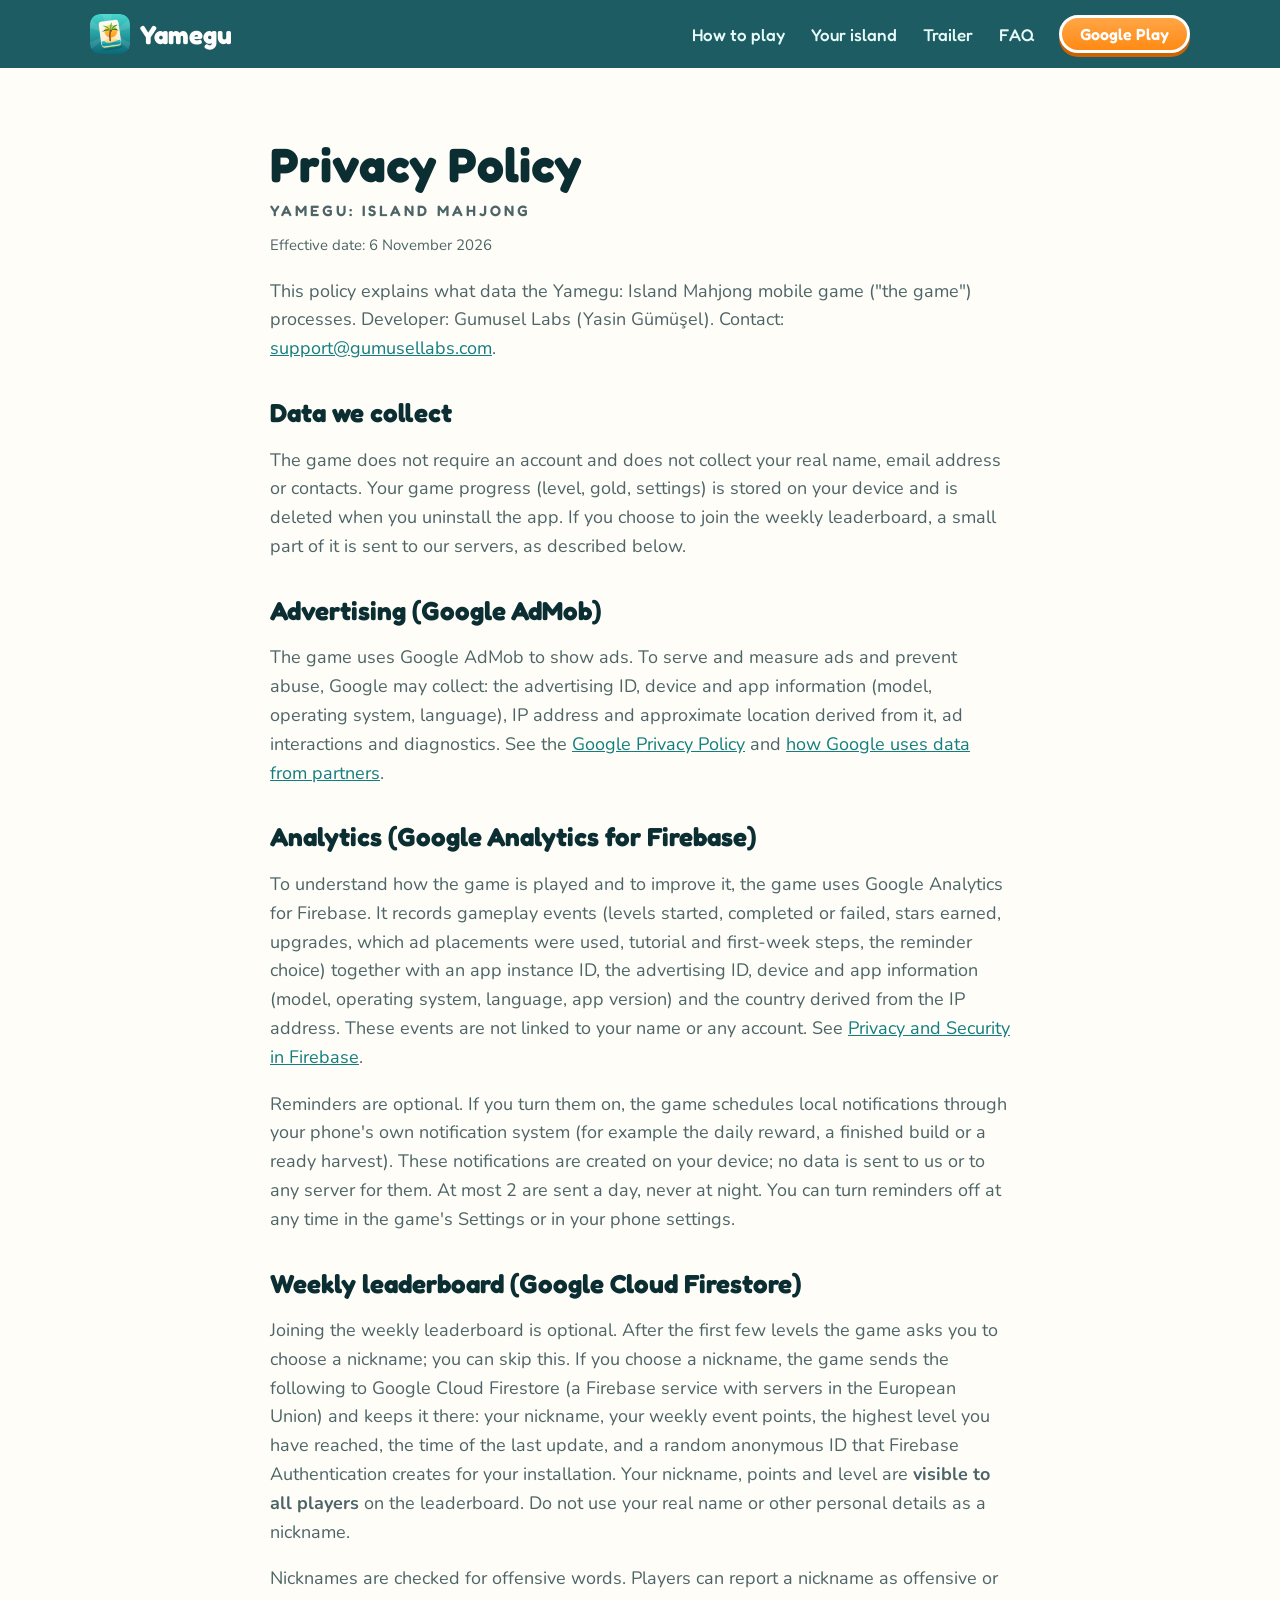
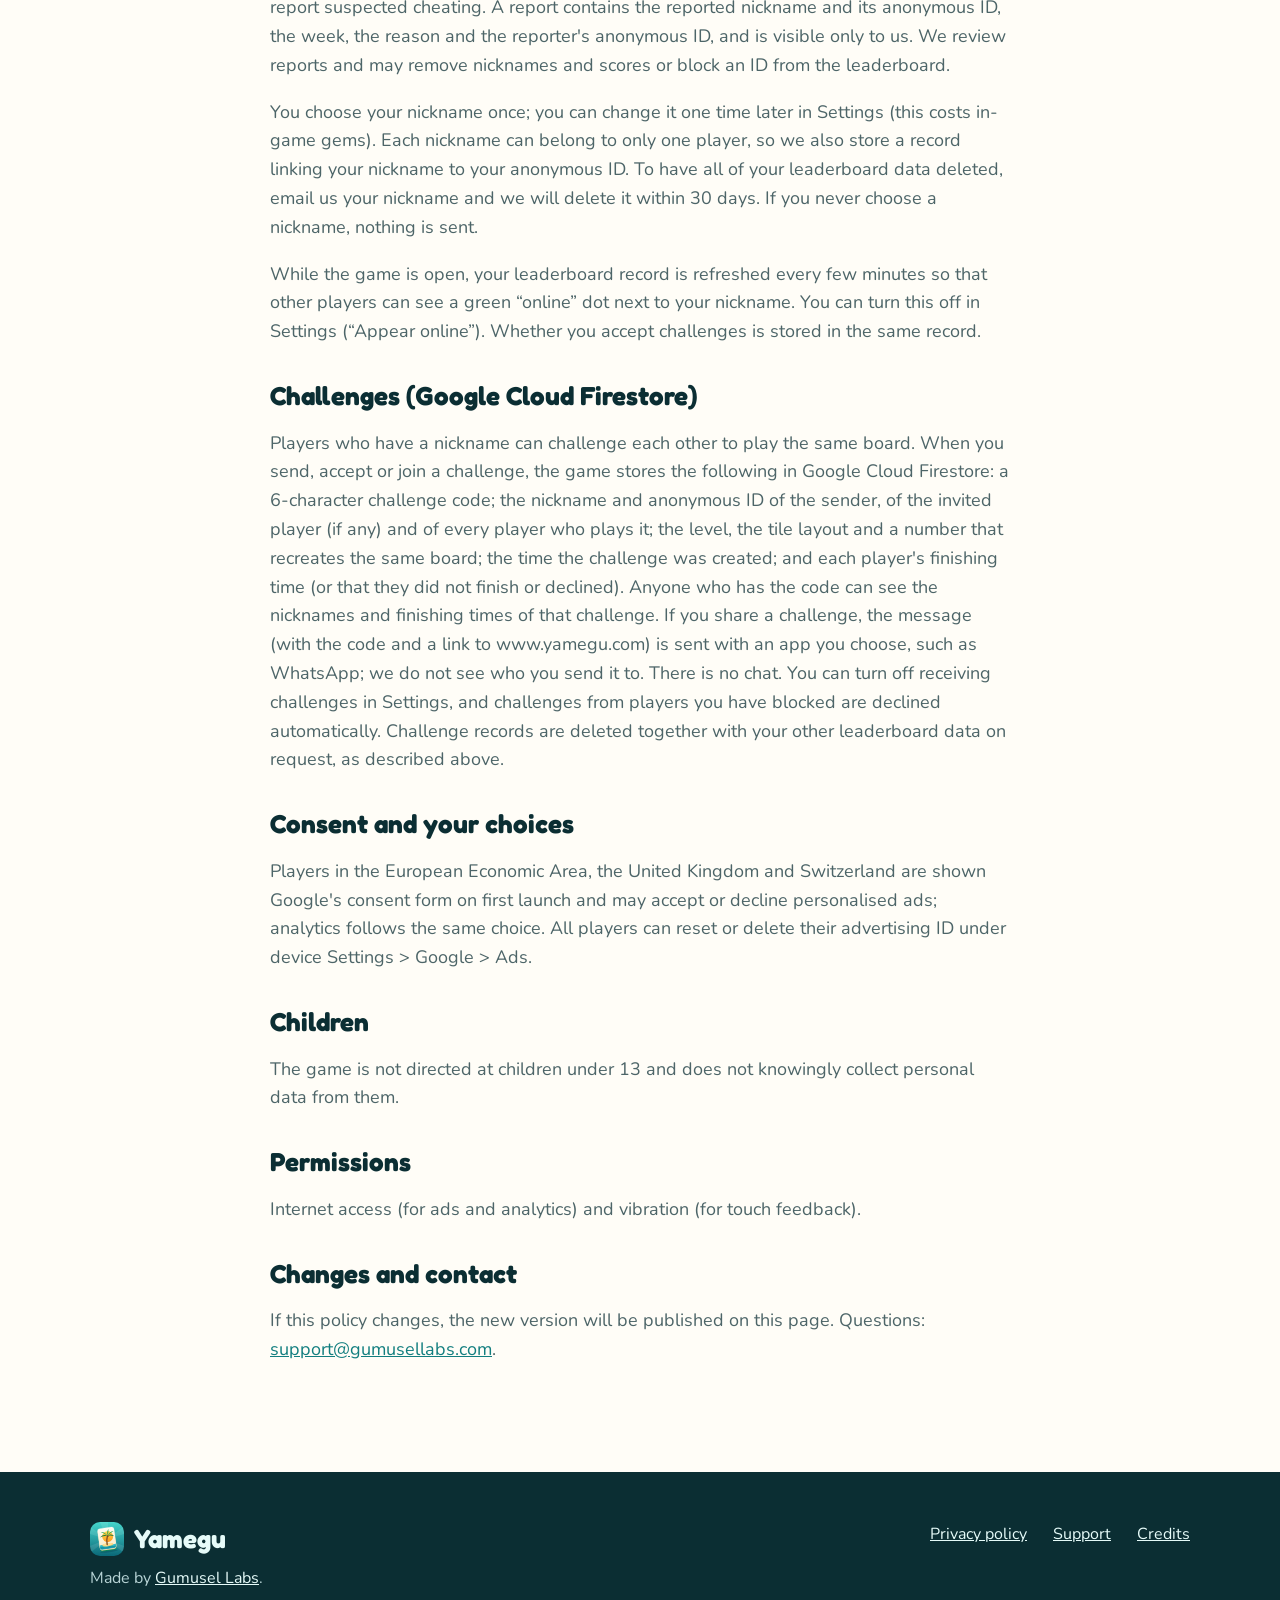
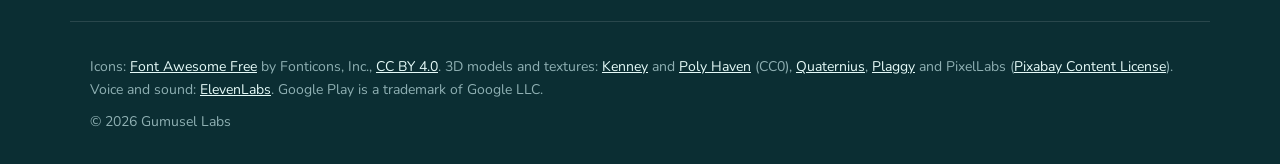
==== commit df397190: "Gizlilik politikası: isteğe bağlı hatırlatıcılar (yerel bildirim) ve ilk hafta olayları; yürürlük 6 " ====
--- a/privacy/index.html
+++ b/privacy/index.html
@@ -42,14 +42,15 @@
   <div class="container narrow">
 <h1>Privacy Policy</h1>
     <p class="kicker">Yamegu: Island Mahjong</p>
-    <small>Effective date: 3 November 2026</small>
+    <small>Effective date: 6 November 2026</small>
     <p>This policy explains what data the Yamegu: Island Mahjong mobile game ("the game") processes. Developer: Gumusel Labs (Yasin Gümüşel). Contact: <a href="mailto:support@gumusellabs.com">support@gumusellabs.com</a>.</p>
     <h2>Data we collect</h2>
     <p>The game does not require an account and does not collect your real name, email address or contacts. Your game progress (level, gold, settings) is stored on your device and is deleted when you uninstall the app. If you choose to join the weekly leaderboard, a small part of it is sent to our servers, as described below.</p>
     <h2>Advertising (Google AdMob)</h2>
     <p>The game uses Google AdMob to show ads. To serve and measure ads and prevent abuse, Google may collect: the advertising ID, device and app information (model, operating system, language), IP address and approximate location derived from it, ad interactions and diagnostics. See the <a href="https://policies.google.com/privacy">Google Privacy Policy</a> and <a href="https://policies.google.com/technologies/partner-sites">how Google uses data from partners</a>.</p>
     <h2>Analytics (Google Analytics for Firebase)</h2>
-    <p>To understand how the game is played and to improve it, the game uses Google Analytics for Firebase. It records gameplay events (levels started, completed or failed, stars earned, upgrades, which ad placements were used, tutorial steps) together with an app instance ID, the advertising ID, device and app information (model, operating system, language, app version) and the country derived from the IP address. These events are not linked to your name or any account. See <a href="https://firebase.google.com/support/privacy">Privacy and Security in Firebase</a>.</p>
+    <p>To understand how the game is played and to improve it, the game uses Google Analytics for Firebase. It records gameplay events (levels started, completed or failed, stars earned, upgrades, which ad placements were used, tutorial and first-week steps, the reminder choice) together with an app instance ID, the advertising ID, device and app information (model, operating system, language, app version) and the country derived from the IP address. These events are not linked to your name or any account. See <a href="https://firebase.google.com/support/privacy">Privacy and Security in Firebase</a>.</p>
+    <p>Reminders are optional. If you turn them on, the game schedules local notifications through your phone's own notification system (for example the daily reward, a finished build or a ready harvest). These notifications are created on your device; no data is sent to us or to any server for them. At most 2 are sent a day, never at night. You can turn reminders off at any time in the game's Settings or in your phone settings.</p>
     <h2>Weekly leaderboard (Google Cloud Firestore)</h2>
     <p>Joining the weekly leaderboard is optional. After the first few levels the game asks you to choose a nickname; you can skip this. If you choose a nickname, the game sends the following to Google Cloud Firestore (a Firebase service with servers in the European Union) and keeps it there: your nickname, your weekly event points, the highest level you have reached, the time of the last update, and a random anonymous ID that Firebase Authentication creates for your installation. Your nickname, points and level are <strong>visible to all players</strong> on the leaderboard. Do not use your real name or other personal details as a nickname.</p>
     <p>Nicknames are checked for offensive words. Players can report a nickname as offensive or report suspected cheating. A report contains the reported nickname and its anonymous ID, the week, the reason and the reporter's anonymous ID, and is visible only to us. We review reports and may remove nicknames and scores or block an ID from the leaderboard.</p>
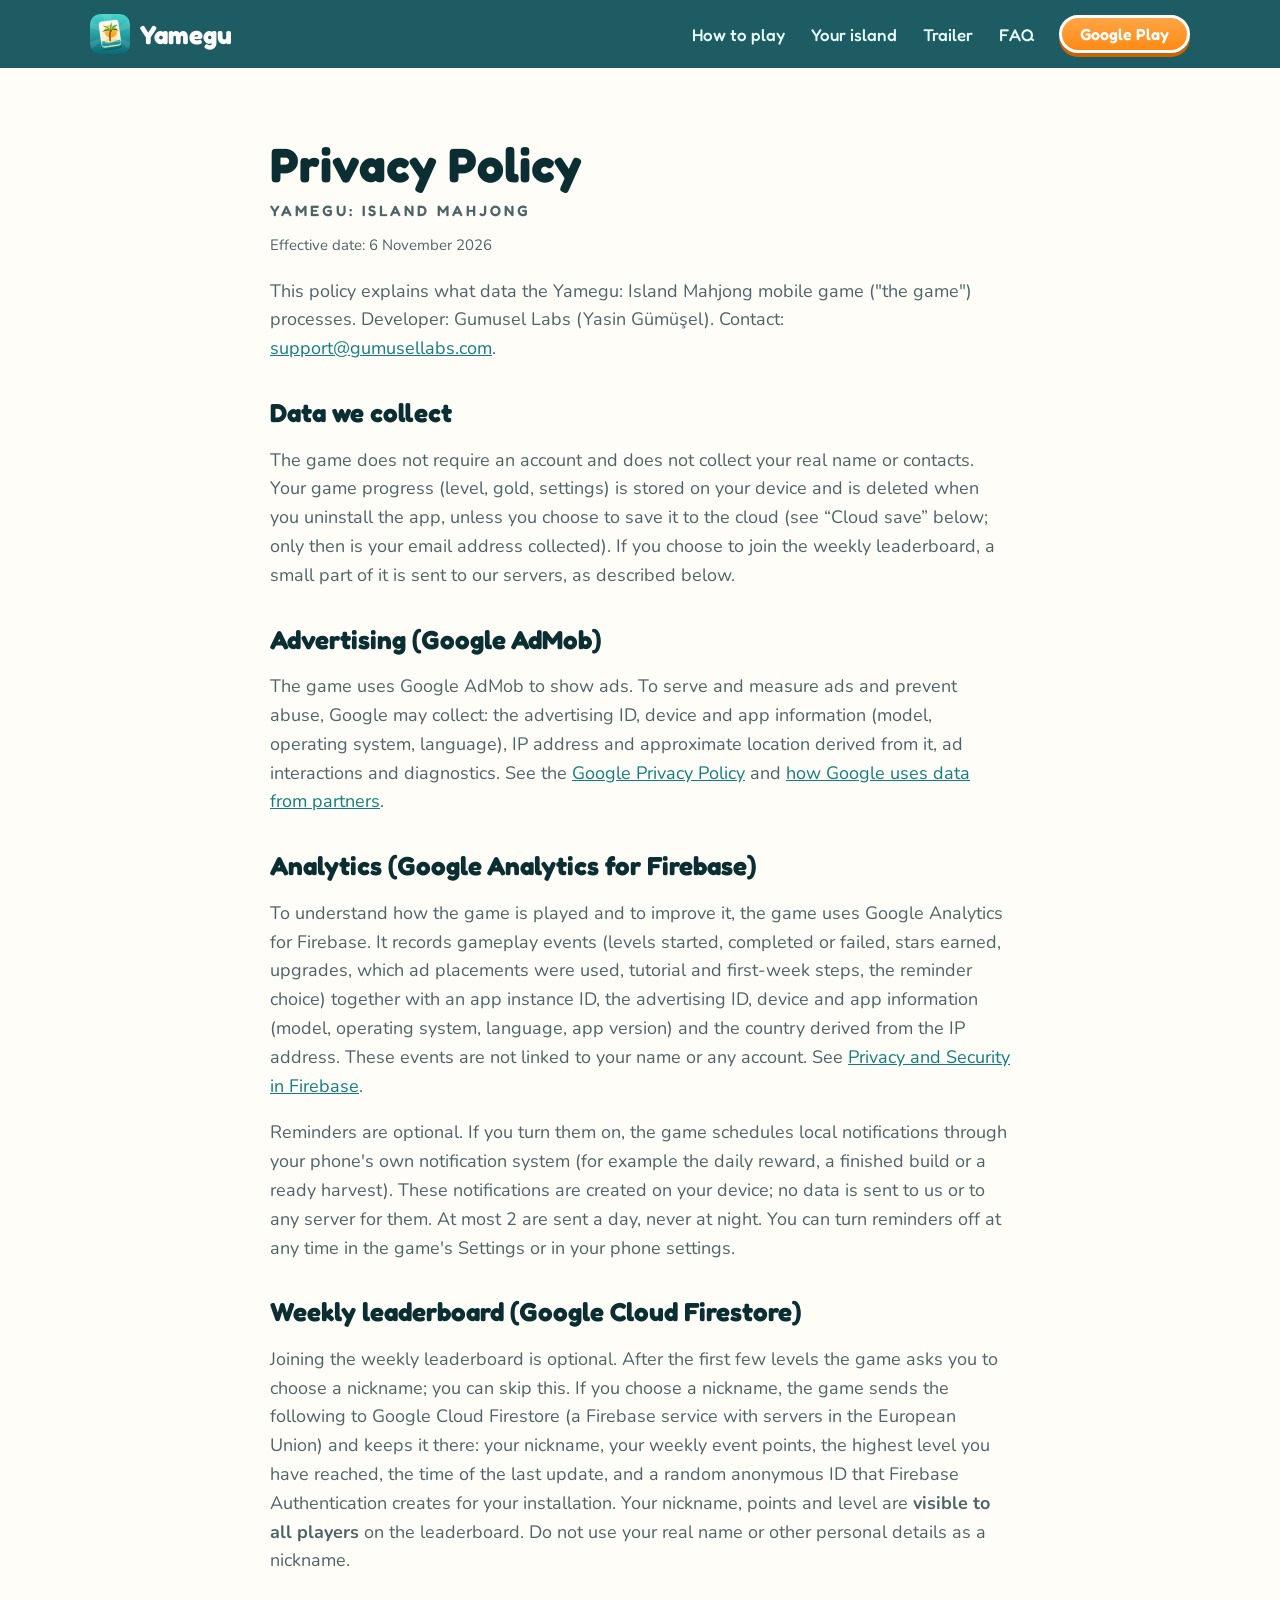
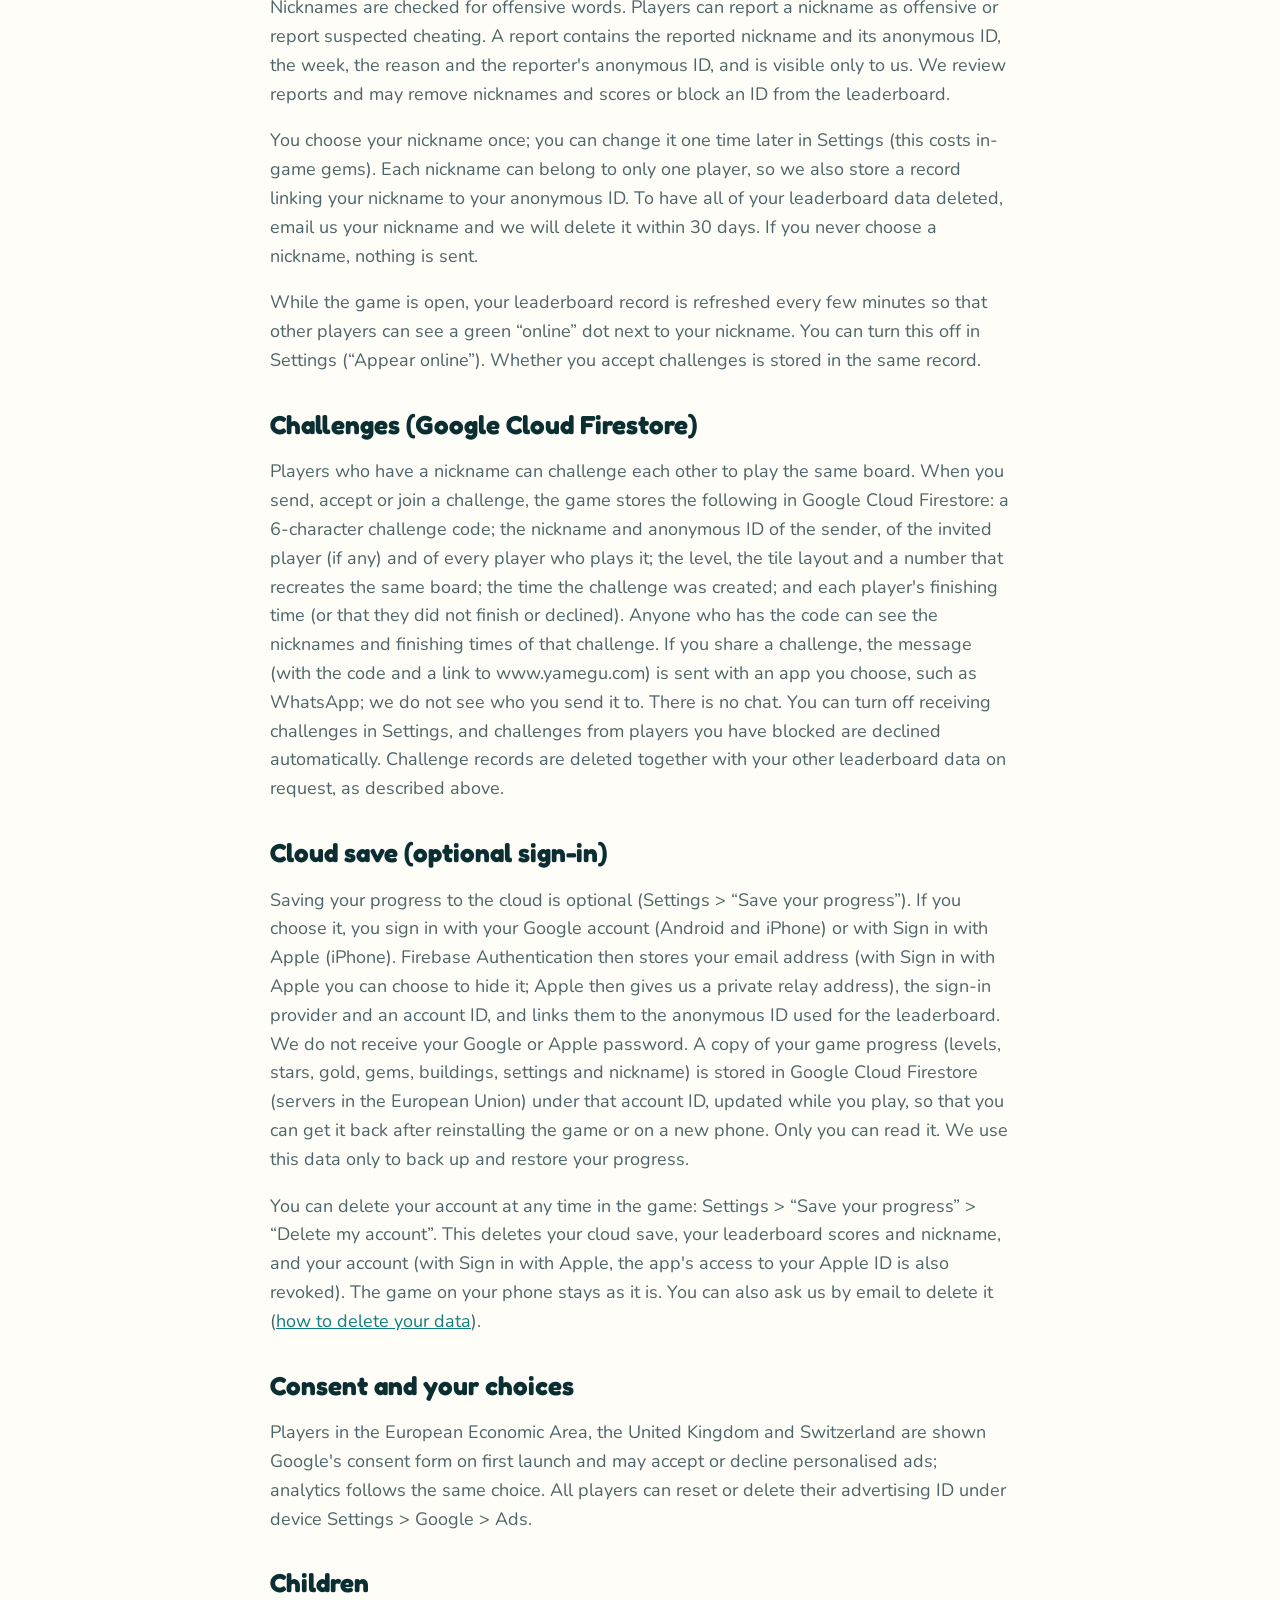
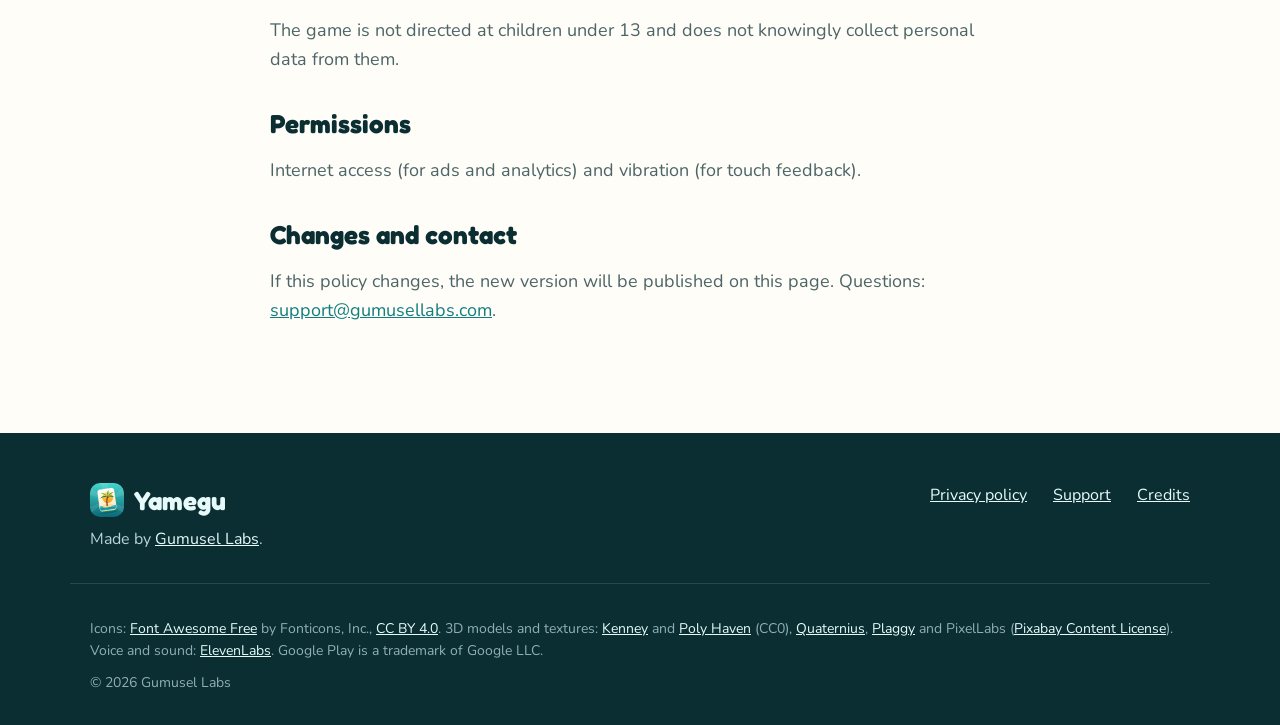
==== commit a7531f7d: "Gizlilik politikası ve veri silme: bulut kaydı (isteğe bağlı Google/Apple girişi, e-posta, ilerleme " ====
--- a/privacy/index.html
+++ b/privacy/index.html
@@ -45,7 +45,7 @@
     <small>Effective date: 6 November 2026</small>
     <p>This policy explains what data the Yamegu: Island Mahjong mobile game ("the game") processes. Developer: Gumusel Labs (Yasin Gümüşel). Contact: <a href="mailto:support@gumusellabs.com">support@gumusellabs.com</a>.</p>
     <h2>Data we collect</h2>
-    <p>The game does not require an account and does not collect your real name, email address or contacts. Your game progress (level, gold, settings) is stored on your device and is deleted when you uninstall the app. If you choose to join the weekly leaderboard, a small part of it is sent to our servers, as described below.</p>
+    <p>The game does not require an account and does not collect your real name or contacts. Your game progress (level, gold, settings) is stored on your device and is deleted when you uninstall the app, unless you choose to save it to the cloud (see &ldquo;Cloud save&rdquo; below; only then is your email address collected). If you choose to join the weekly leaderboard, a small part of it is sent to our servers, as described below.</p>
     <h2>Advertising (Google AdMob)</h2>
     <p>The game uses Google AdMob to show ads. To serve and measure ads and prevent abuse, Google may collect: the advertising ID, device and app information (model, operating system, language), IP address and approximate location derived from it, ad interactions and diagnostics. See the <a href="https://policies.google.com/privacy">Google Privacy Policy</a> and <a href="https://policies.google.com/technologies/partner-sites">how Google uses data from partners</a>.</p>
     <h2>Analytics (Google Analytics for Firebase)</h2>
@@ -58,6 +58,9 @@
     <p>While the game is open, your leaderboard record is refreshed every few minutes so that other players can see a green &ldquo;online&rdquo; dot next to your nickname. You can turn this off in Settings (&ldquo;Appear online&rdquo;). Whether you accept challenges is stored in the same record.</p>
     <h2>Challenges (Google Cloud Firestore)</h2>
     <p>Players who have a nickname can challenge each other to play the same board. When you send, accept or join a challenge, the game stores the following in Google Cloud Firestore: a 6-character challenge code; the nickname and anonymous ID of the sender, of the invited player (if any) and of every player who plays it; the level, the tile layout and a number that recreates the same board; the time the challenge was created; and each player's finishing time (or that they did not finish or declined). Anyone who has the code can see the nicknames and finishing times of that challenge. If you share a challenge, the message (with the code and a link to www.yamegu.com) is sent with an app you choose, such as WhatsApp; we do not see who you send it to. There is no chat. You can turn off receiving challenges in Settings, and challenges from players you have blocked are declined automatically. Challenge records are deleted together with your other leaderboard data on request, as described above.</p>
+    <h2>Cloud save (optional sign-in)</h2>
+    <p>Saving your progress to the cloud is optional (Settings &gt; &ldquo;Save your progress&rdquo;). If you choose it, you sign in with your Google account (Android and iPhone) or with Sign in with Apple (iPhone). Firebase Authentication then stores your email address (with Sign in with Apple you can choose to hide it; Apple then gives us a private relay address), the sign-in provider and an account ID, and links them to the anonymous ID used for the leaderboard. We do not receive your Google or Apple password. A copy of your game progress (levels, stars, gold, gems, buildings, settings and nickname) is stored in Google Cloud Firestore (servers in the European Union) under that account ID, updated while you play, so that you can get it back after reinstalling the game or on a new phone. Only you can read it. We use this data only to back up and restore your progress.</p>
+    <p>You can delete your account at any time in the game: Settings &gt; &ldquo;Save your progress&rdquo; &gt; &ldquo;Delete my account&rdquo;. This deletes your cloud save, your leaderboard scores and nickname, and your account (with Sign in with Apple, the app's access to your Apple ID is also revoked). The game on your phone stays as it is. You can also ask us by email to delete it (<a href="https://www.gumusellabs.com/yamegu/delete-data/">how to delete your data</a>).</p>
     <h2>Consent and your choices</h2>
     <p>Players in the European Economic Area, the United Kingdom and Switzerland are shown Google's consent form on first launch and may accept or decline personalised ads; analytics follows the same choice. All players can reset or delete their advertising ID under device Settings &gt; Google &gt; Ads.</p>
     <h2>Children</h2>
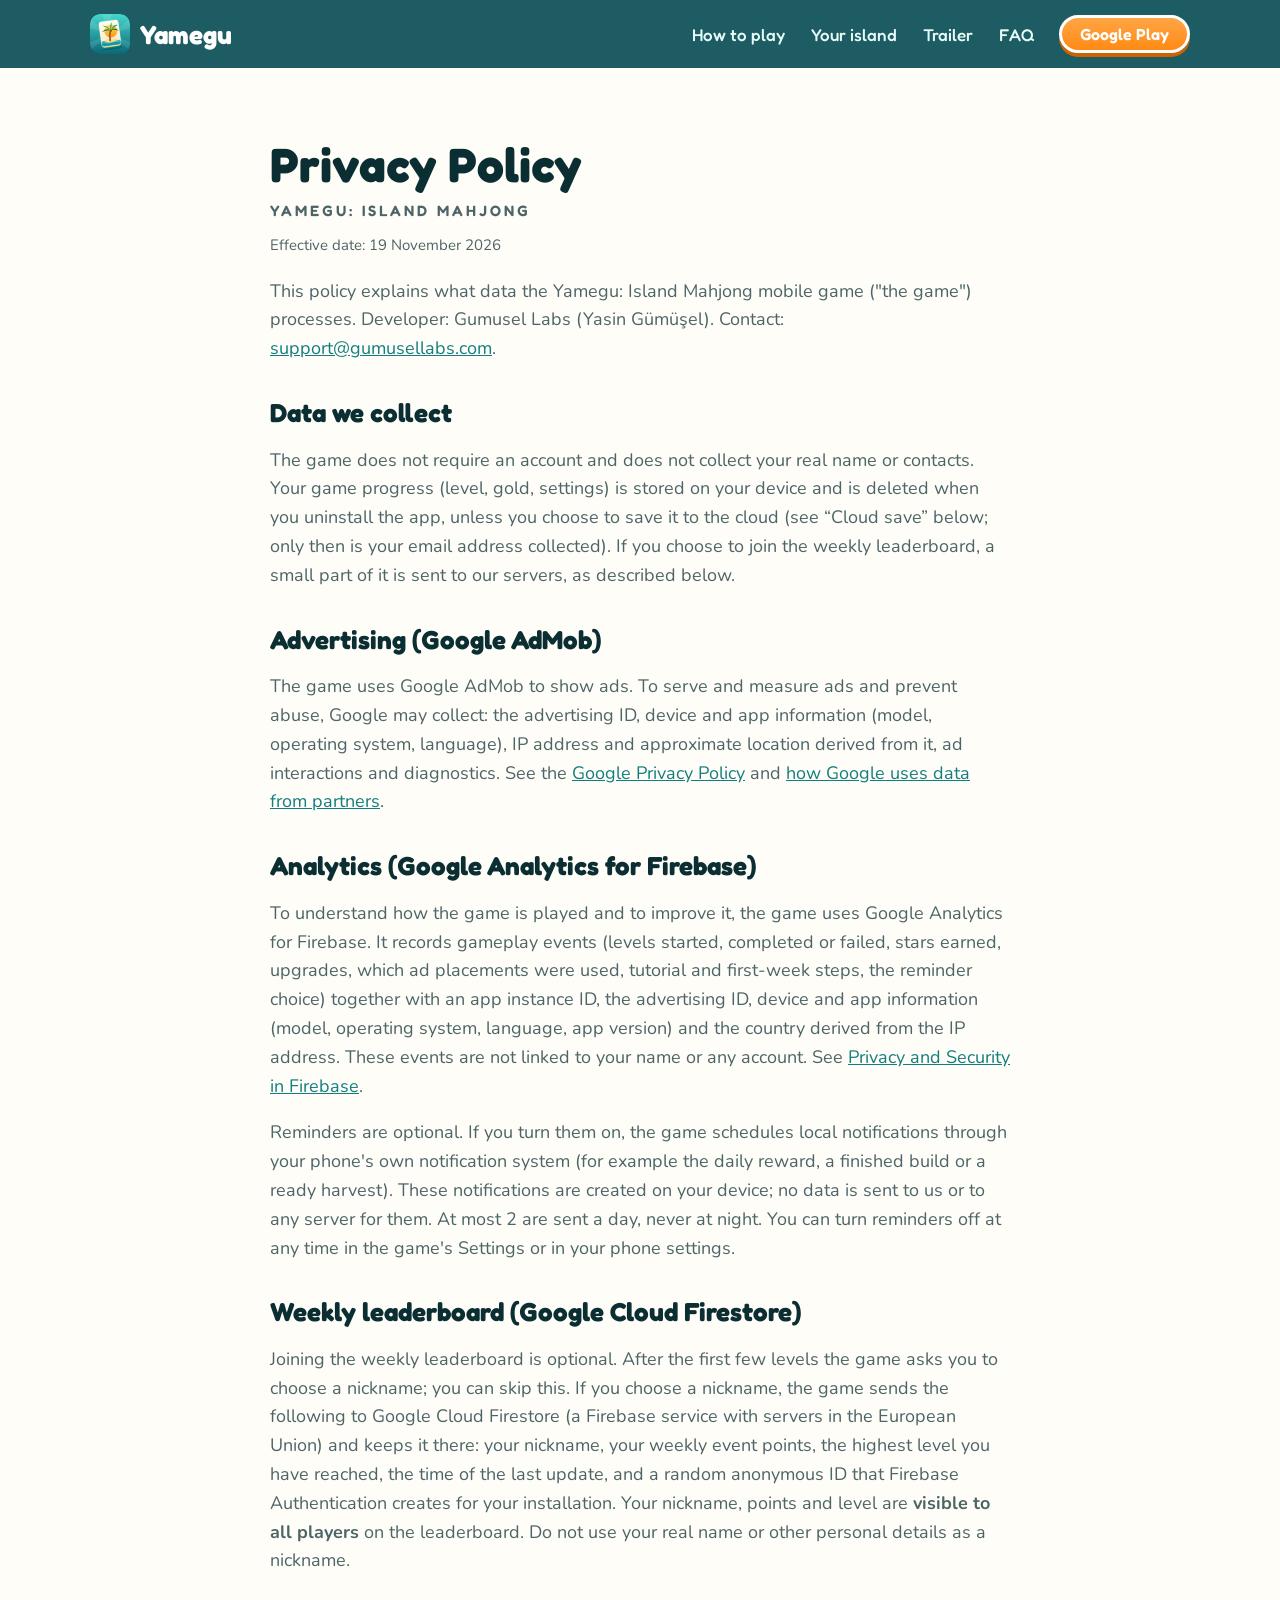
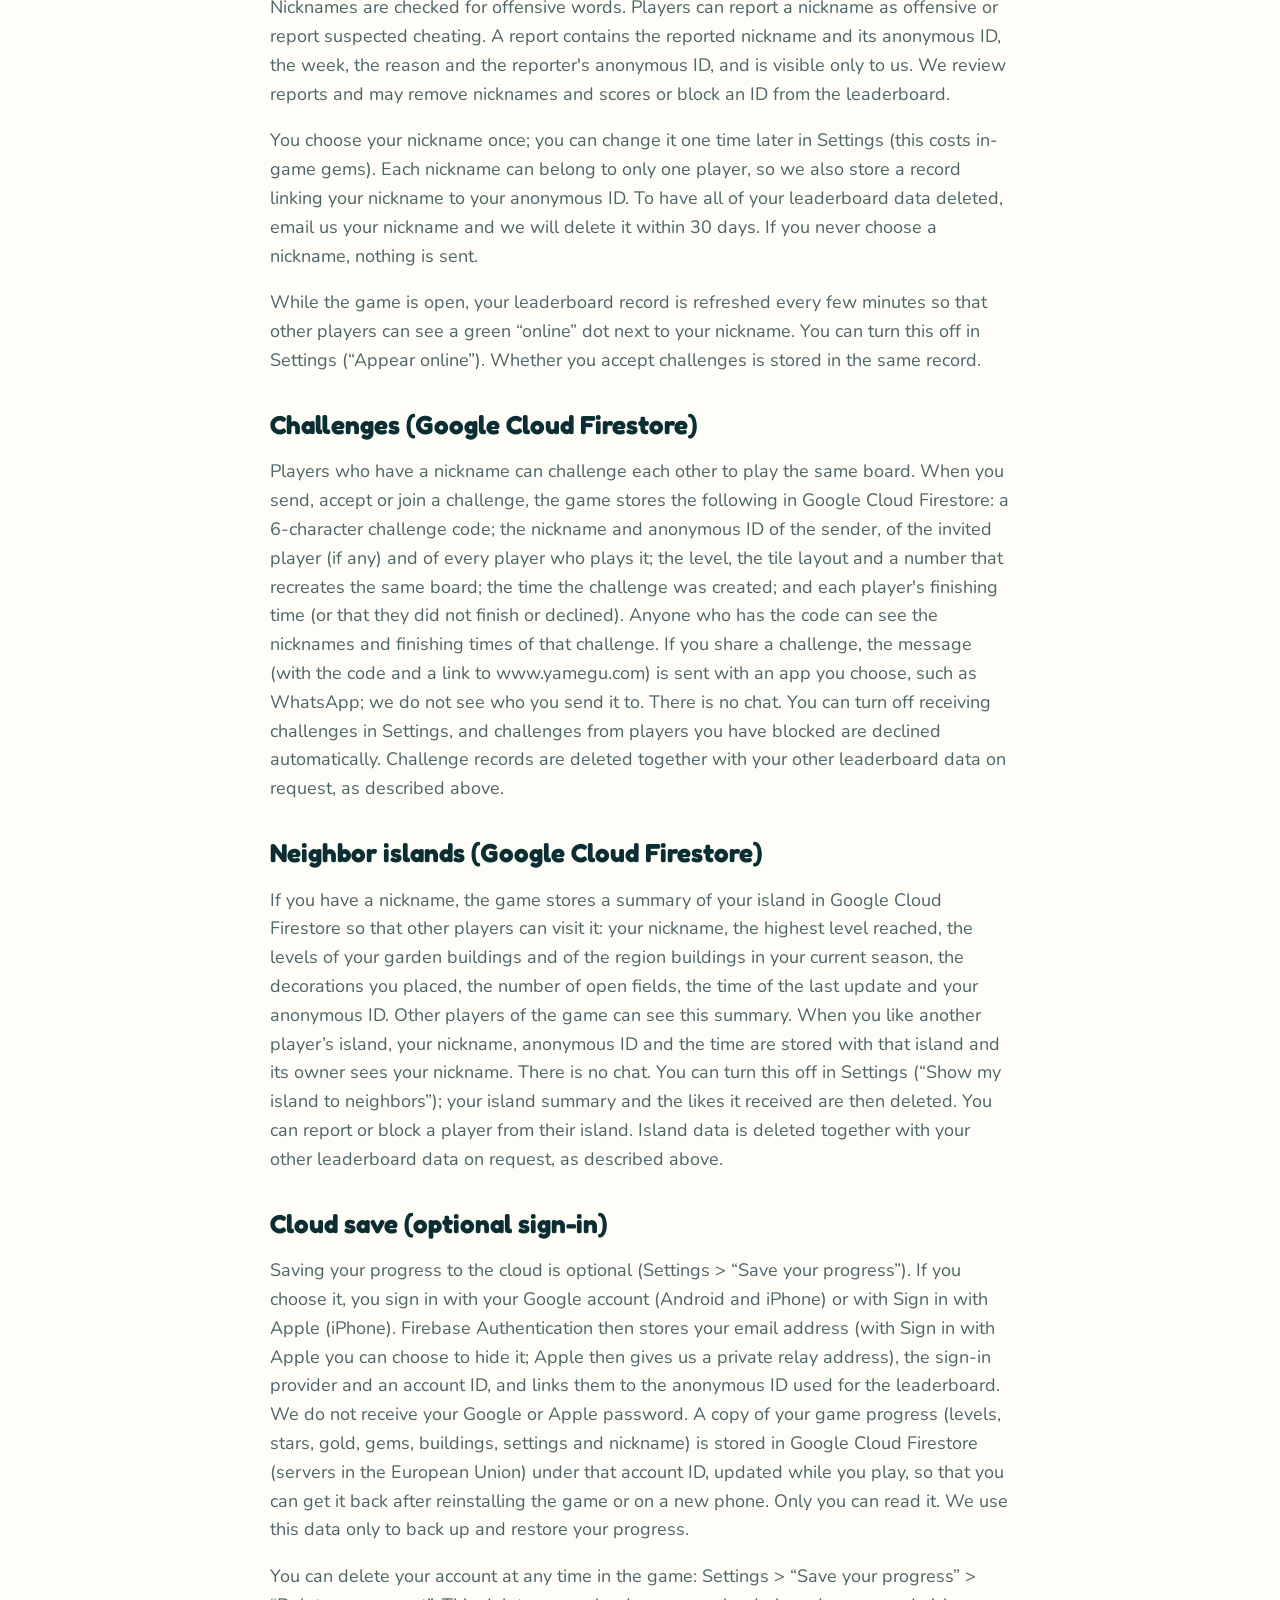
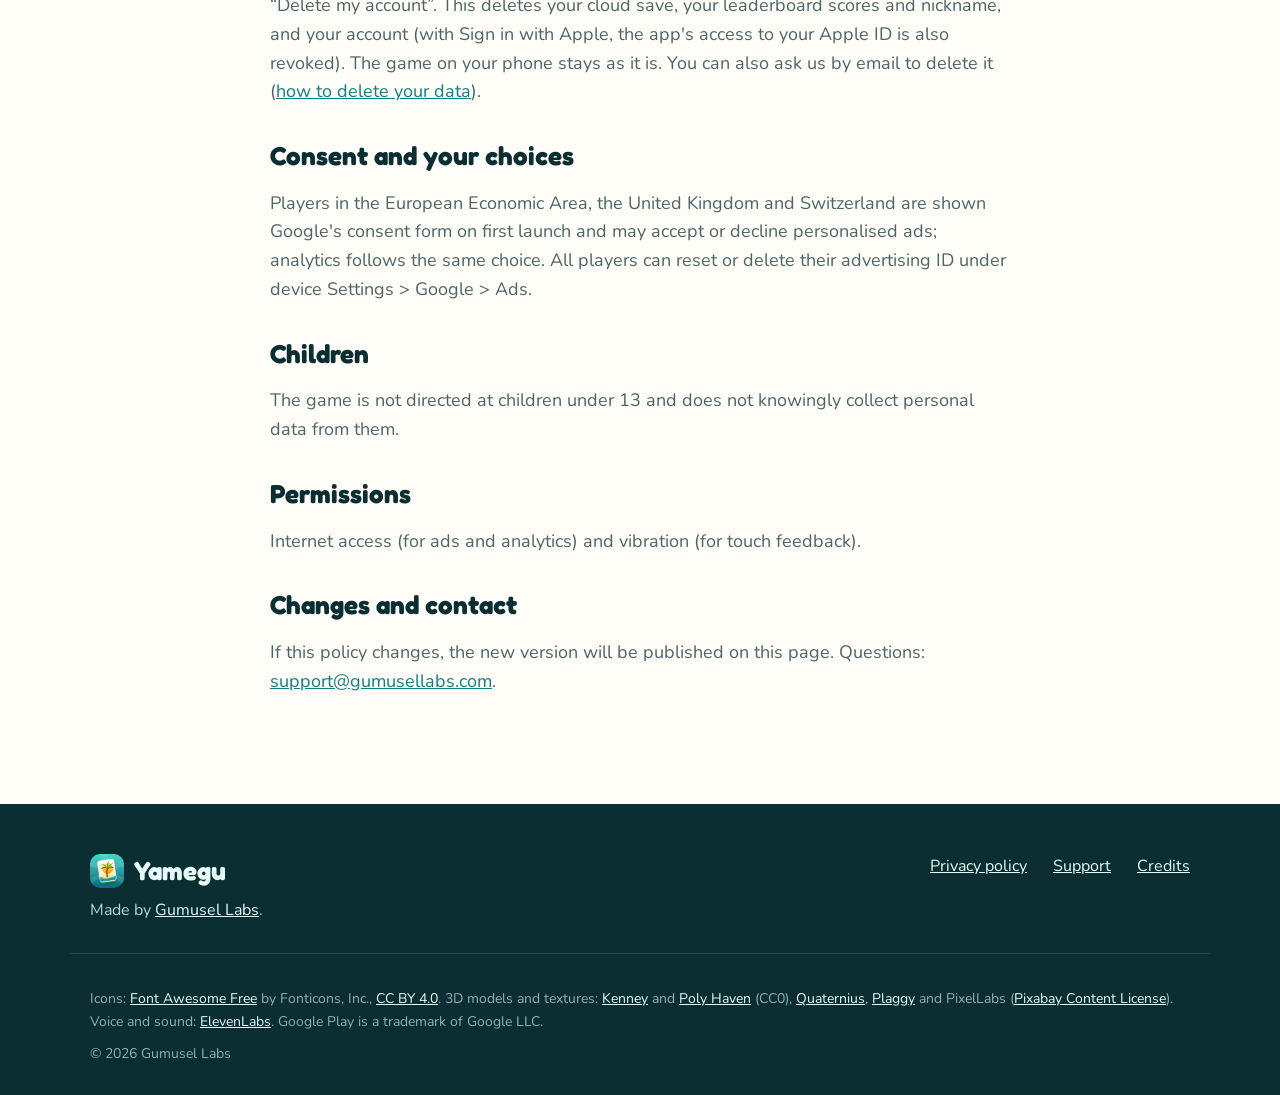
==== commit da0f271f: "Privacy: neighbor islands (19 November 2026) Co-Authored-By: Claude Opus 5.5 <noreply@anthropic.com>" ====
--- a/privacy/index.html
+++ b/privacy/index.html
@@ -42,7 +42,7 @@
   <div class="container narrow">
 <h1>Privacy Policy</h1>
     <p class="kicker">Yamegu: Island Mahjong</p>
-    <small>Effective date: 6 November 2026</small>
+    <small>Effective date: 19 November 2026</small>
     <p>This policy explains what data the Yamegu: Island Mahjong mobile game ("the game") processes. Developer: Gumusel Labs (Yasin Gümüşel). Contact: <a href="mailto:support@gumusellabs.com">support@gumusellabs.com</a>.</p>
     <h2>Data we collect</h2>
     <p>The game does not require an account and does not collect your real name or contacts. Your game progress (level, gold, settings) is stored on your device and is deleted when you uninstall the app, unless you choose to save it to the cloud (see &ldquo;Cloud save&rdquo; below; only then is your email address collected). If you choose to join the weekly leaderboard, a small part of it is sent to our servers, as described below.</p>
@@ -58,6 +58,8 @@
     <p>While the game is open, your leaderboard record is refreshed every few minutes so that other players can see a green &ldquo;online&rdquo; dot next to your nickname. You can turn this off in Settings (&ldquo;Appear online&rdquo;). Whether you accept challenges is stored in the same record.</p>
     <h2>Challenges (Google Cloud Firestore)</h2>
     <p>Players who have a nickname can challenge each other to play the same board. When you send, accept or join a challenge, the game stores the following in Google Cloud Firestore: a 6-character challenge code; the nickname and anonymous ID of the sender, of the invited player (if any) and of every player who plays it; the level, the tile layout and a number that recreates the same board; the time the challenge was created; and each player's finishing time (or that they did not finish or declined). Anyone who has the code can see the nicknames and finishing times of that challenge. If you share a challenge, the message (with the code and a link to www.yamegu.com) is sent with an app you choose, such as WhatsApp; we do not see who you send it to. There is no chat. You can turn off receiving challenges in Settings, and challenges from players you have blocked are declined automatically. Challenge records are deleted together with your other leaderboard data on request, as described above.</p>
+    <h2>Neighbor islands (Google Cloud Firestore)</h2>
+    <p>If you have a nickname, the game stores a summary of your island in Google Cloud Firestore so that other players can visit it: your nickname, the highest level reached, the levels of your garden buildings and of the region buildings in your current season, the decorations you placed, the number of open fields, the time of the last update and your anonymous ID. Other players of the game can see this summary. When you like another player&rsquo;s island, your nickname, anonymous ID and the time are stored with that island and its owner sees your nickname. There is no chat. You can turn this off in Settings (&ldquo;Show my island to neighbors&rdquo;); your island summary and the likes it received are then deleted. You can report or block a player from their island. Island data is deleted together with your other leaderboard data on request, as described above.</p>
     <h2>Cloud save (optional sign-in)</h2>
     <p>Saving your progress to the cloud is optional (Settings &gt; &ldquo;Save your progress&rdquo;). If you choose it, you sign in with your Google account (Android and iPhone) or with Sign in with Apple (iPhone). Firebase Authentication then stores your email address (with Sign in with Apple you can choose to hide it; Apple then gives us a private relay address), the sign-in provider and an account ID, and links them to the anonymous ID used for the leaderboard. We do not receive your Google or Apple password. A copy of your game progress (levels, stars, gold, gems, buildings, settings and nickname) is stored in Google Cloud Firestore (servers in the European Union) under that account ID, updated while you play, so that you can get it back after reinstalling the game or on a new phone. Only you can read it. We use this data only to back up and restore your progress.</p>
     <p>You can delete your account at any time in the game: Settings &gt; &ldquo;Save your progress&rdquo; &gt; &ldquo;Delete my account&rdquo;. This deletes your cloud save, your leaderboard scores and nickname, and your account (with Sign in with Apple, the app's access to your Apple ID is also revoked). The game on your phone stays as it is. You can also ask us by email to delete it (<a href="https://www.gumusellabs.com/yamegu/delete-data/">how to delete your data</a>).</p>
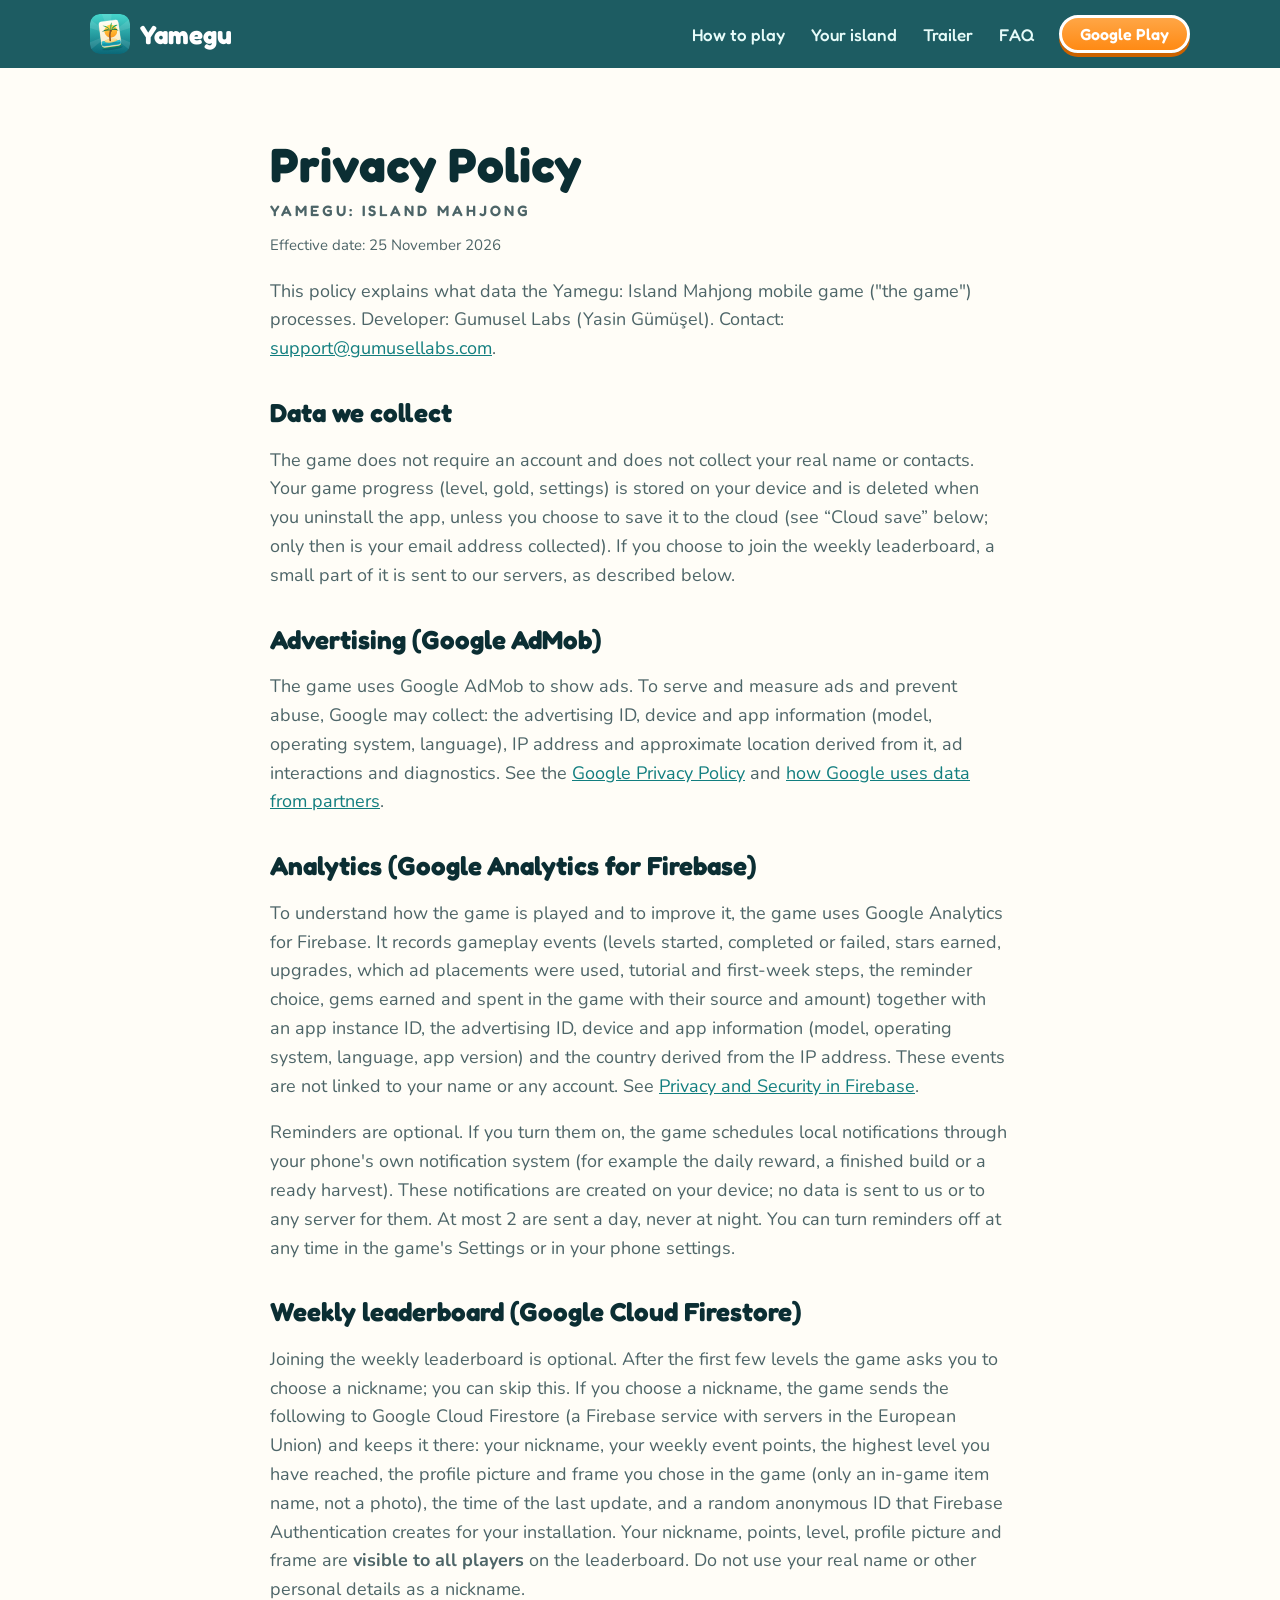
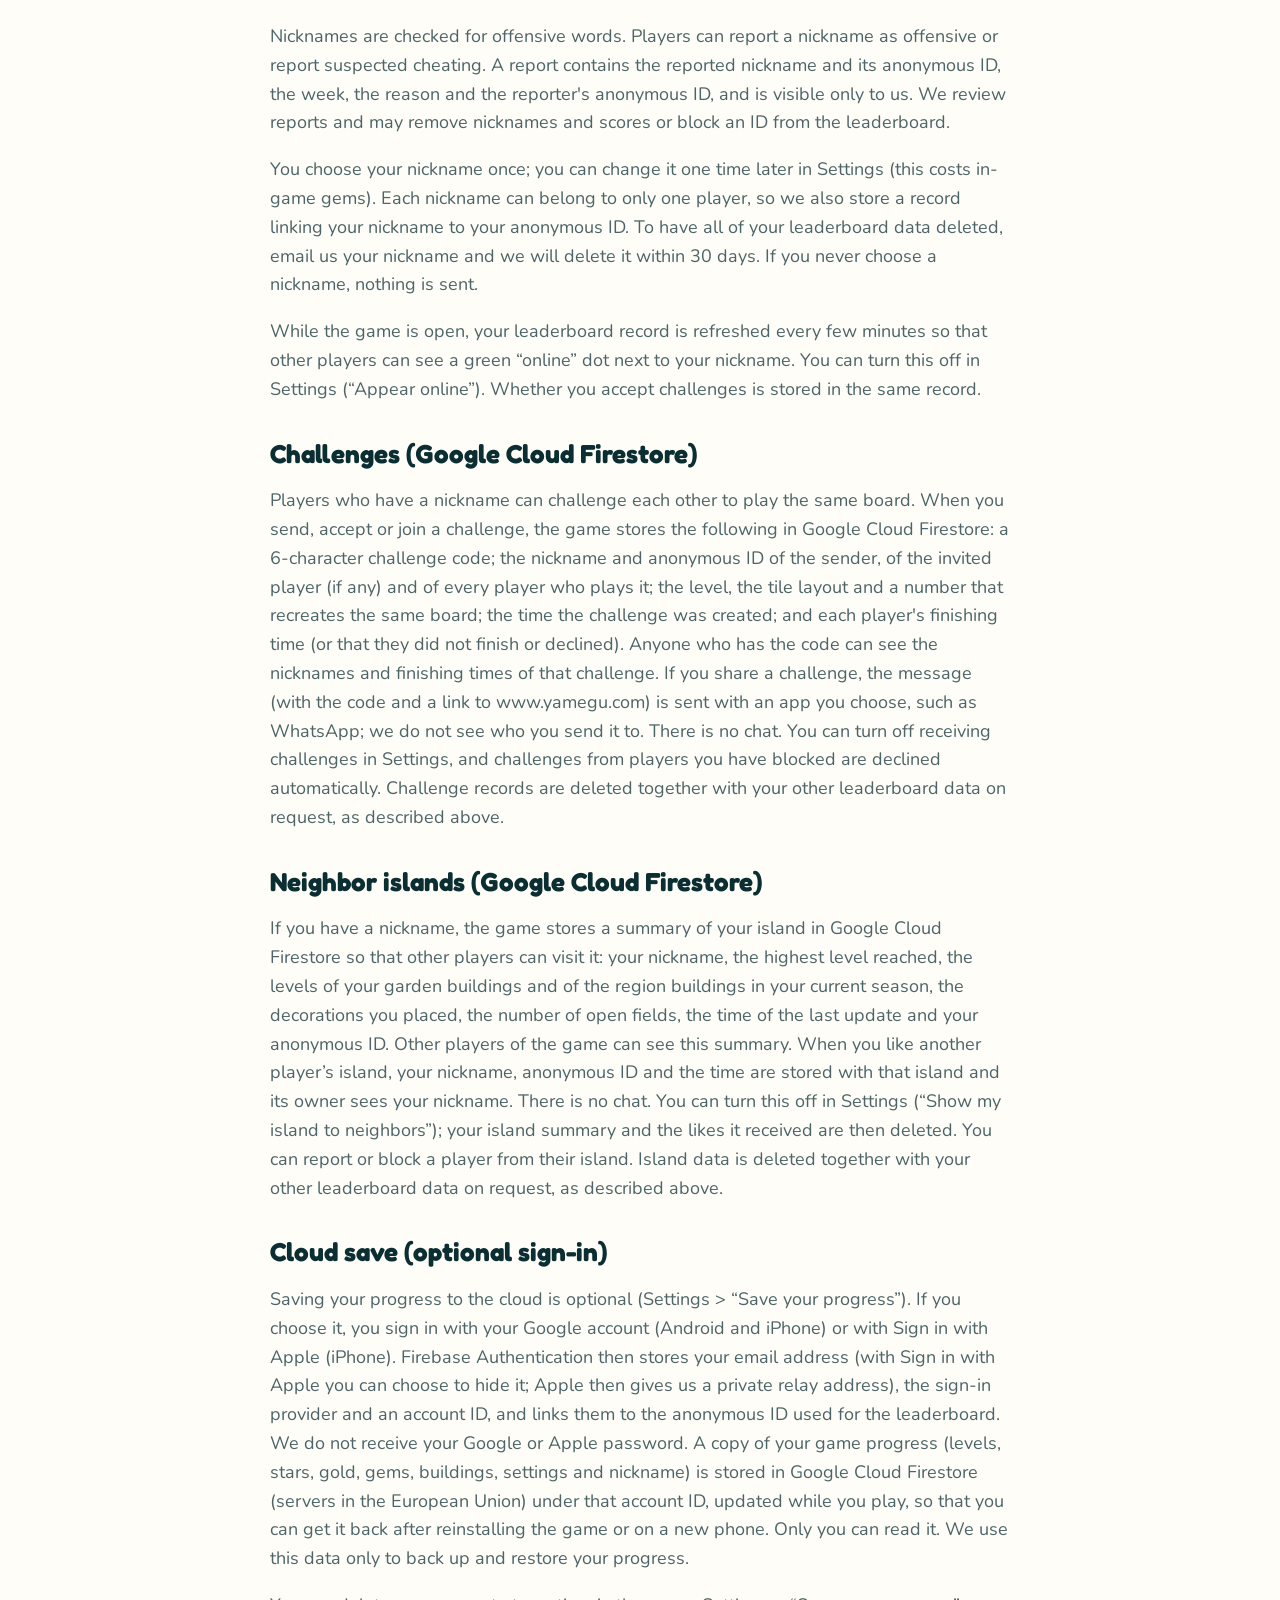
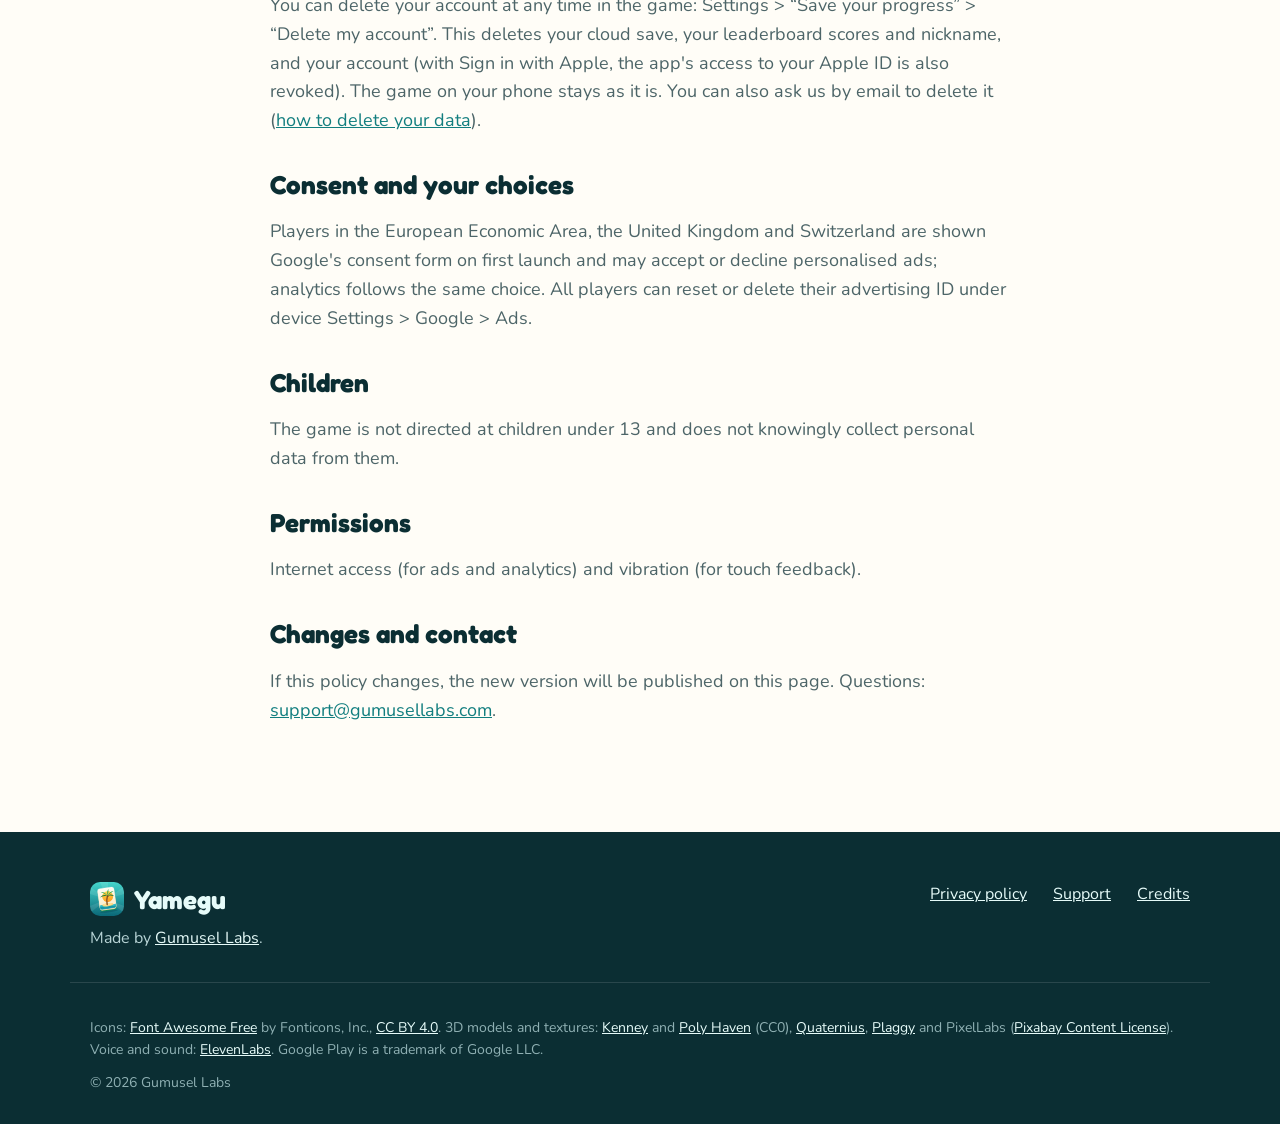
==== commit 514c8ed8: "Privacy: gem analytics, profile picture and frame (25 November 2026) Co-Authored-By: Claude Opus 5.5" ====
--- a/privacy/index.html
+++ b/privacy/index.html
@@ -42,17 +42,17 @@
   <div class="container narrow">
 <h1>Privacy Policy</h1>
     <p class="kicker">Yamegu: Island Mahjong</p>
-    <small>Effective date: 19 November 2026</small>
+    <small>Effective date: 25 November 2026</small>
     <p>This policy explains what data the Yamegu: Island Mahjong mobile game ("the game") processes. Developer: Gumusel Labs (Yasin Gümüşel). Contact: <a href="mailto:support@gumusellabs.com">support@gumusellabs.com</a>.</p>
     <h2>Data we collect</h2>
     <p>The game does not require an account and does not collect your real name or contacts. Your game progress (level, gold, settings) is stored on your device and is deleted when you uninstall the app, unless you choose to save it to the cloud (see &ldquo;Cloud save&rdquo; below; only then is your email address collected). If you choose to join the weekly leaderboard, a small part of it is sent to our servers, as described below.</p>
     <h2>Advertising (Google AdMob)</h2>
     <p>The game uses Google AdMob to show ads. To serve and measure ads and prevent abuse, Google may collect: the advertising ID, device and app information (model, operating system, language), IP address and approximate location derived from it, ad interactions and diagnostics. See the <a href="https://policies.google.com/privacy">Google Privacy Policy</a> and <a href="https://policies.google.com/technologies/partner-sites">how Google uses data from partners</a>.</p>
     <h2>Analytics (Google Analytics for Firebase)</h2>
-    <p>To understand how the game is played and to improve it, the game uses Google Analytics for Firebase. It records gameplay events (levels started, completed or failed, stars earned, upgrades, which ad placements were used, tutorial and first-week steps, the reminder choice) together with an app instance ID, the advertising ID, device and app information (model, operating system, language, app version) and the country derived from the IP address. These events are not linked to your name or any account. See <a href="https://firebase.google.com/support/privacy">Privacy and Security in Firebase</a>.</p>
+    <p>To understand how the game is played and to improve it, the game uses Google Analytics for Firebase. It records gameplay events (levels started, completed or failed, stars earned, upgrades, which ad placements were used, tutorial and first-week steps, the reminder choice, gems earned and spent in the game with their source and amount) together with an app instance ID, the advertising ID, device and app information (model, operating system, language, app version) and the country derived from the IP address. These events are not linked to your name or any account. See <a href="https://firebase.google.com/support/privacy">Privacy and Security in Firebase</a>.</p>
     <p>Reminders are optional. If you turn them on, the game schedules local notifications through your phone's own notification system (for example the daily reward, a finished build or a ready harvest). These notifications are created on your device; no data is sent to us or to any server for them. At most 2 are sent a day, never at night. You can turn reminders off at any time in the game's Settings or in your phone settings.</p>
     <h2>Weekly leaderboard (Google Cloud Firestore)</h2>
-    <p>Joining the weekly leaderboard is optional. After the first few levels the game asks you to choose a nickname; you can skip this. If you choose a nickname, the game sends the following to Google Cloud Firestore (a Firebase service with servers in the European Union) and keeps it there: your nickname, your weekly event points, the highest level you have reached, the time of the last update, and a random anonymous ID that Firebase Authentication creates for your installation. Your nickname, points and level are <strong>visible to all players</strong> on the leaderboard. Do not use your real name or other personal details as a nickname.</p>
+    <p>Joining the weekly leaderboard is optional. After the first few levels the game asks you to choose a nickname; you can skip this. If you choose a nickname, the game sends the following to Google Cloud Firestore (a Firebase service with servers in the European Union) and keeps it there: your nickname, your weekly event points, the highest level you have reached, the profile picture and frame you chose in the game (only an in-game item name, not a photo), the time of the last update, and a random anonymous ID that Firebase Authentication creates for your installation. Your nickname, points, level, profile picture and frame are <strong>visible to all players</strong> on the leaderboard. Do not use your real name or other personal details as a nickname.</p>
     <p>Nicknames are checked for offensive words. Players can report a nickname as offensive or report suspected cheating. A report contains the reported nickname and its anonymous ID, the week, the reason and the reporter's anonymous ID, and is visible only to us. We review reports and may remove nicknames and scores or block an ID from the leaderboard.</p>
     <p>You choose your nickname once; you can change it one time later in Settings (this costs in-game gems). Each nickname can belong to only one player, so we also store a record linking your nickname to your anonymous ID. To have all of your leaderboard data deleted, email us your nickname and we will delete it within 30 days. If you never choose a nickname, nothing is sent.</p>
     <p>While the game is open, your leaderboard record is refreshed every few minutes so that other players can see a green &ldquo;online&rdquo; dot next to your nickname. You can turn this off in Settings (&ldquo;Appear online&rdquo;). Whether you accept challenges is stored in the same record.</p>
